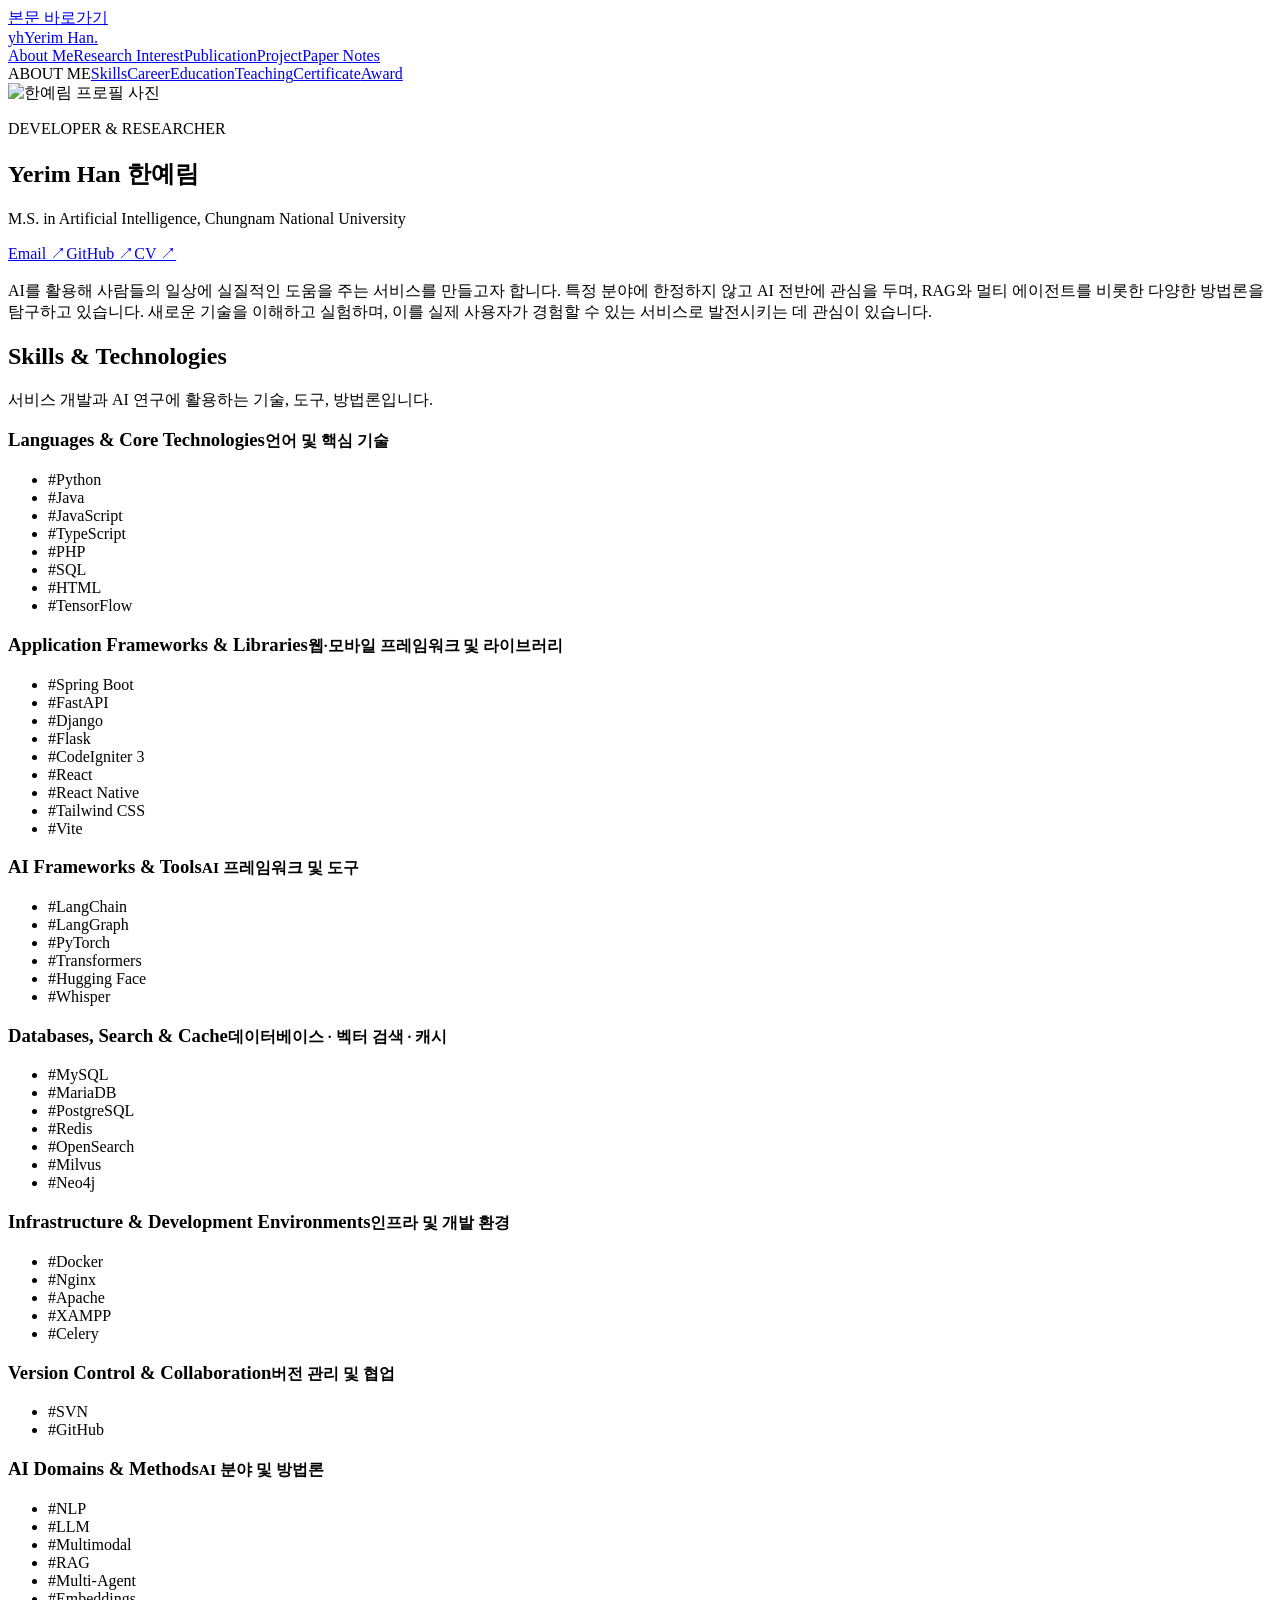
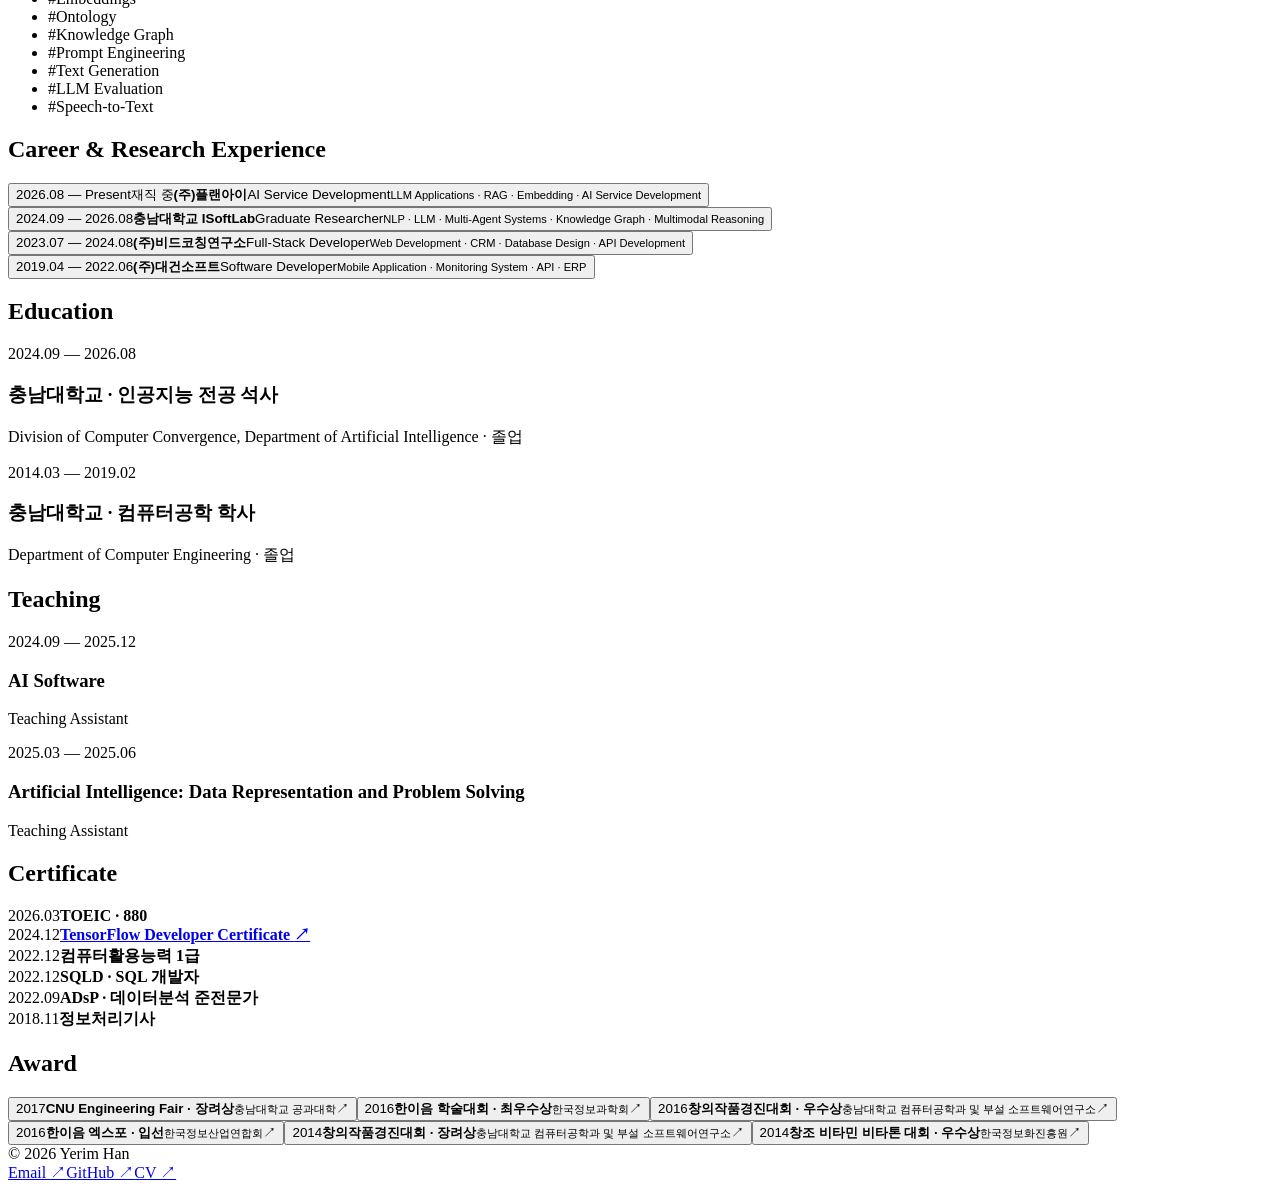
==== about.html @ 3e19d459 "Add files via upload" ====
<!doctype html><html lang="ko"><head><meta charset="utf-8"><meta name="viewport" content="width=device-width, initial-scale=1"><title>About Me — Yerim Han</title><meta name="description" content="한예림의 연구 관심 분야와 학력, 경력, 논문 소개"><link rel="stylesheet" href="assets/css/style.css?v=20261022-layout"><link rel="stylesheet" href="assets/css/design.css?v=20261022-layout"></head><body><a class="skip" href="#main">본문 바로가기</a><header><nav class="wrap nav" aria-label="주 메뉴"><a class="brand" href="index.html"><span class="brand-mark" aria-hidden="true">yh</span>Yerim Han<span>.</span></a><div class="nav-links"><a href="about.html" aria-current="page">About Me</a><a href="research.html" >Research Interest</a><a href="publication.html" >Publication</a><a href="project.html" >Project</a><a href="paper-notes.html">Paper Notes</a></div></nav></header><main id="main" class="wrap"><div class="about-layout"><aside class="toc" aria-label="이력 목차"><span class="eyebrow">ABOUT ME</span><a href="#skills">Skills</a><a href="#career">Career</a><a href="#education">Education</a><a href="#teaching">Teaching</a><a href="#certification">Certificate</a><a href="#awards">Award</a></aside><div><section class="profile"><img src="assets/images/profile/한예림.jpg" alt="한예림 프로필 사진" width="236" height="315"><div><p class="eyebrow">DEVELOPER & RESEARCHER</p><h1>Yerim Han <span>한예림</span></h1><p class="degree">M.S. in Artificial Intelligence, Chungnam National University</p><div class="profile-links"><a href="mailto:namu.rim2@gmail.com">Email ↗</a><a href="https://github.com/namurim" target="_blank" rel="noopener">GitHub ↗</a><a href="assets/documents/Han_YeRim_CV.pdf" target="_blank" rel="noopener">CV ↗</a></div><p class="bio">AI를 활용해 사람들의 일상에 실질적인 도움을 주는 서비스를 만들고자 합니다. 특정 분야에 한정하지 않고 AI 전반에 관심을 두며, RAG와 멀티 에이전트를 비롯한 다양한 방법론을 탐구하고 있습니다. 새로운 기술을 이해하고 실험하며, 이를 실제 사용자가 경험할 수 있는 서비스로 발전시키는 데 관심이 있습니다.</p></div></section><section id="skills" class="cv-section skills-section"><div class="section-head"><h2>Skills & Technologies</h2></div><p class="skills-intro">서비스 개발과 AI 연구에 활용하는 기술, 도구, 방법론입니다.</p><div class="skill-groups"><div class="skill-group"><h3>Languages &amp; Core Technologies<small>언어 및 핵심 기술</small></h3><ul class="hashtag-list" aria-label="Languages &amp; Core Technologies"><li>#Python</li><li>#Java</li><li>#JavaScript</li><li>#TypeScript</li><li>#PHP</li><li>#SQL</li><li>#HTML</li><li>#TensorFlow</li></ul></div><div class="skill-group"><h3>Application Frameworks &amp; Libraries<small>웹·모바일 프레임워크 및 라이브러리</small></h3><ul class="hashtag-list" aria-label="Application Frameworks &amp; Libraries"><li>#Spring Boot</li><li>#FastAPI</li><li>#Django</li><li>#Flask</li><li>#CodeIgniter 3</li><li>#React</li><li>#React Native</li><li>#Tailwind CSS</li><li>#Vite</li></ul></div><div class="skill-group"><h3>AI Frameworks &amp; Tools<small>AI 프레임워크 및 도구</small></h3><ul class="hashtag-list" aria-label="AI Frameworks &amp; Tools"><li>#LangChain</li><li>#LangGraph</li><li>#PyTorch</li><li>#Transformers</li><li>#Hugging Face</li><li>#Whisper</li></ul></div><div class="skill-group"><h3>Databases, Search &amp; Cache<small>데이터베이스 · 벡터 검색 · 캐시</small></h3><ul class="hashtag-list" aria-label="Databases, Search &amp; Cache"><li>#MySQL</li><li>#MariaDB</li><li>#PostgreSQL</li><li>#Redis</li><li>#OpenSearch</li><li>#Milvus</li><li>#Neo4j</li></ul></div><div class="skill-group"><h3>Infrastructure &amp; Development Environments<small>인프라 및 개발 환경</small></h3><ul class="hashtag-list" aria-label="Infrastructure &amp; Development Environments"><li>#Docker</li><li>#Nginx</li><li>#Apache</li><li>#XAMPP</li><li>#Celery</li></ul></div><div class="skill-group"><h3>Version Control &amp; Collaboration<small>버전 관리 및 협업</small></h3><ul class="hashtag-list" aria-label="Version Control &amp; Collaboration"><li>#SVN</li><li>#GitHub</li></ul></div><div class="skill-group"><h3>AI Domains &amp; Methods<small>AI 분야 및 방법론</small></h3><ul class="hashtag-list" aria-label="AI Domains &amp; Methods"><li>#NLP</li><li>#LLM</li><li>#Multimodal</li><li>#RAG</li><li>#Multi-Agent</li><li>#Embeddings</li><li>#Ontology</li><li>#Knowledge Graph</li><li>#Prompt Engineering</li><li>#Text Generation</li><li>#LLM Evaluation</li><li>#Speech-to-Text</li></ul></div></div></section><section id="career" class="cv-section"><h2>Career & Research Experience</h2><div class="career-accordion"><button type="button" class="career-open" data-dialog="career-modal-1" aria-haspopup="dialog"><span class="career-date">2026.08 — Present<span class="current-badge">재직 중</span></span><span class="career-overview"><strong>(주)플랜아이</strong><span>AI Service Development</span><small>LLM Applications · RAG · Embedding · AI Service Development</small></span></button><button type="button" class="career-open" data-dialog="career-modal-2" aria-haspopup="dialog"><span class="career-date">2024.09 — 2026.08</span><span class="career-overview"><strong>충남대학교 ISoftLab</strong><span>Graduate Researcher</span><small>NLP · LLM · Multi-Agent Systems · Knowledge Graph · Multimodal Reasoning</small></span></button><button type="button" class="career-open" data-dialog="career-modal-3" aria-haspopup="dialog"><span class="career-date">2023.07 — 2024.08</span><span class="career-overview"><strong>(주)비드코칭연구소</strong><span>Full-Stack Developer</span><small>Web Development · CRM · Database Design · API Development</small></span></button><button type="button" class="career-open" data-dialog="career-modal-4" aria-haspopup="dialog"><span class="career-date">2019.04 — 2022.06</span><span class="career-overview"><strong>(주)대건소프트</strong><span>Software Developer</span><small>Mobile Application · Monitoring System · API · ERP</small></span></button></div></section><section id="education" class="cv-section"><h2>Education</h2><article class="cv-row"><span class="date">2024.09 — 2026.08</span><div><h3>충남대학교 · 인공지능 전공 석사</h3><p>Division of Computer Convergence, Department of Artificial Intelligence · 졸업</p></div></article><article class="cv-row"><span class="date">2014.03 — 2019.02</span><div><h3>충남대학교 · 컴퓨터공학 학사</h3><p>Department of Computer Engineering · 졸업</p></div></article></section><section id="teaching" class="cv-section"><h2>Teaching</h2><article class="cv-row"><span class="date">2024.09 — 2025.12</span><div><h3>AI Software</h3><p>Teaching Assistant</p></div></article><article class="cv-row"><span class="date">2025.03 — 2025.06</span><div><h3>Artificial Intelligence: Data Representation and Problem Solving</h3><p>Teaching Assistant</p></div></article></section><section id="certification" class="cv-section"><h2>Certificate</h2><div class="record-list certificate-list"><div class="certificate-row"><span class="record-date">2026.03</span><strong>TOEIC · 880</strong></div><div class="certificate-row"><span class="record-date">2024.12</span><strong><a href="https://www.credential.net/255b8ca2-803d-4bb8-a7c1-291943a65d5f#gs.45kwd5" target="_blank" rel="noopener noreferrer">TensorFlow Developer Certificate <span aria-hidden="true">↗</span></a></strong></div><div class="certificate-row"><span class="record-date">2022.12</span><strong>컴퓨터활용능력 1급</strong></div><div class="certificate-row"><span class="record-date">2022.12</span><strong>SQLD · SQL 개발자</strong></div><div class="certificate-row"><span class="record-date">2022.09</span><strong>ADsP · 데이터분석 준전문가</strong></div><div class="certificate-row"><span class="record-date">2018.11</span><strong>정보처리기사</strong></div></div></section><section id="awards" class="cv-section"><h2>Award</h2><div class="record-list"><button type="button" class="record-open" data-dialog="award-modal-1" aria-haspopup="dialog"><span class="record-date">2017</span><span class="record-heading"><strong>CNU Engineering Fair · 장려상</strong><small>충남대학교 공과대학</small></span><span class="record-toggle" aria-hidden="true">↗</span></button><button type="button" class="record-open" data-dialog="award-modal-2" aria-haspopup="dialog"><span class="record-date">2016</span><span class="record-heading"><strong>한이음 학술대회 · 최우수상</strong><small>한국정보과학회</small></span><span class="record-toggle" aria-hidden="true">↗</span></button><button type="button" class="record-open" data-dialog="award-modal-3" aria-haspopup="dialog"><span class="record-date">2016</span><span class="record-heading"><strong>창의작품경진대회 · 우수상</strong><small>충남대학교 컴퓨터공학과 및 부설 소프트웨어연구소</small></span><span class="record-toggle" aria-hidden="true">↗</span></button><button type="button" class="record-open" data-dialog="award-modal-4" aria-haspopup="dialog"><span class="record-date">2016</span><span class="record-heading"><strong>한이음 엑스포 · 입선</strong><small>한국정보산업연합회</small></span><span class="record-toggle" aria-hidden="true">↗</span></button><button type="button" class="record-open" data-dialog="award-modal-6" aria-haspopup="dialog"><span class="record-date">2014</span><span class="record-heading"><strong>창의작품경진대회 · 장려상</strong><small>충남대학교 컴퓨터공학과 및 부설 소프트웨어연구소</small></span><span class="record-toggle" aria-hidden="true">↗</span></button><button type="button" class="record-open" data-dialog="award-modal-5" aria-haspopup="dialog"><span class="record-date">2014</span><span class="record-heading"><strong>창조 비타민 비타톤 대회 · 우수상</strong><small>한국정보화진흥원</small></span><span class="record-toggle" aria-hidden="true">↗</span></button></div></section></div></div></main><footer class="wrap"><span>© 2026 Yerim Han</span><div><a href="mailto:namu.rim2@gmail.com">Email ↗</a><a href="https://github.com/namurim" target="_blank" rel="noopener">GitHub ↗</a><a href="assets/documents/Han_YeRim_CV.pdf" target="_blank" rel="noopener">CV ↗</a></div></footer><dialog class="detail-modal" id="award-modal-1" aria-labelledby="award-modal-1-title"><div class="modal-top"><span class="eyebrow">PROJECT & AWARD / 2017</span><button class="modal-close" type="button" aria-label="팝업 닫기">×</button></div><div class="modal-content"><p class="modal-project-label">MORROW · 2017 CNU Engineering Fair</p><h2 id="award-modal-1-title">공용 세탁기 예약·관리 시스템</h2><p class="modal-summary">세탁기 모니터링에 예약·챗봇·알림 기능을 더한 모바일 서비스입니다.</p><div class="modal-award-name">CNU Engineering Fair · 장려상</div><figure class="modal-certificate"><a href="assets/images/awards/2017%EC%BA%A1%EC%8A%A4%ED%86%A4%EB%94%94%EC%9E%90%EC%9D%B8.jpg" target="_blank" rel="noopener"><img src="assets/images/awards/2017%EC%BA%A1%EC%8A%A4%ED%86%A4%EB%94%94%EC%9E%90%EC%9D%B8.jpg" alt="2017 CNU Engineering Fair 캡스톤디자인·졸업작품경진대회 상장" loading="lazy"></a><figcaption>2017 CNU Engineering Fair 캡스톤디자인·졸업작품경진대회 상장</figcaption></figure><div class="modal-explanation"><p>IoT 기반 공용 세탁기 모니터링 시스템을 고도화하여 세탁기 예약, 챗봇 및 알림 기능을 추가하고, 사용자가 세탁기 이용 현황을 확인하고 편리하게 이용할 수 있는 모바일 애플리케이션을 개발했습니다.</p></div><a class="text-link" href="assets/images/awards/2017%EC%BA%A1%EC%8A%A4%ED%86%A4%EB%94%94%EC%9E%90%EC%9D%B8.jpg" target="_blank" rel="noopener">원본 자료 보기 ↗</a></div></dialog><dialog class="detail-modal" id="award-modal-2" aria-labelledby="award-modal-2-title"><div class="modal-top"><span class="eyebrow">PROJECT & AWARD / 2016</span><button class="modal-close" type="button" aria-label="팝업 닫기">×</button></div><div class="modal-content"><p class="modal-project-label">2016 한이음 학술대회</p><h2 id="award-modal-2-title">IoT 스마트미터를 활용한 공용 세탁기 관리 시스템</h2><p class="modal-summary">기숙사 공용 세탁기의 상태를 분석해 사용 가능 여부와 예상 종료 시간을 제공했습니다.</p><div class="modal-award-name">한이음 학술대회 · 최우수상</div><figure class="modal-certificate"><a href="assets/images/awards/%ED%95%9C%EC%9D%B4%EC%9D%8C%20%EB%85%BC%EB%AC%B8%EB%8C%80%ED%9A%8C.pdf" target="_blank" rel="noopener"><img src="assets/images/awards/previews/haneium-academic.png" alt="2016 한이음 학술대회 최우수상 상장" loading="lazy"></a><figcaption>2016 한이음 학술대회 최우수상 상장</figcaption></figure><div class="modal-explanation"><p>IoT 센서를 활용하여 기숙사 공용 세탁기의 작동 상태를 수집·분석하고, 예상 종료 시간과 사용 가능 여부를 모바일 애플리케이션으로 제공하는 시스템을 개발했습니다. 해당 연구를 논문으로 작성·발표하여 최우수상을 수상했습니다.</p></div><a class="text-link" href="assets/images/awards/%ED%95%9C%EC%9D%B4%EC%9D%8C%20%EB%85%BC%EB%AC%B8%EB%8C%80%ED%9A%8C.pdf" target="_blank" rel="noopener">원본 자료 보기 ↗</a></div></dialog><dialog class="detail-modal" id="award-modal-3" aria-labelledby="award-modal-3-title"><div class="modal-top"><span class="eyebrow">PROJECT & AWARD / 2016</span><button class="modal-close" type="button" aria-label="팝업 닫기">×</button></div><div class="modal-content"><p class="modal-project-label">MORROW · 2016 창의작품경진대회</p><h2 id="award-modal-3-title">IoT 스마트미터를 활용한 공용 세탁기 관리 시스템</h2><p class="modal-summary">전류 센서와 모바일 앱을 연결해 공용 세탁기의 사용 현황을 확인할 수 있도록 만들었습니다.</p><div class="modal-award-name">창의작품경진대회 · 우수상</div><figure class="modal-certificate"><a href="assets/images/awards/2016%20%EC%B0%BD%EC%9D%98%EC%9E%91%ED%92%88%20%EA%B2%BD%EC%A7%84%EB%8C%80%ED%9A%8C.pdf" target="_blank" rel="noopener"><img src="assets/images/awards/%EC%B0%BD%EC%9D%98%EA%B2%BD%EC%A7%84%EB%8C%80%ED%9A%8C.png" alt="2016 창의작품경진대회 우수상 상장" loading="lazy"></a><figcaption>2016 창의작품경진대회 우수상 상장</figcaption></figure><div class="modal-explanation"><p>기숙사 공용 세탁기의 사용 현황을 확인하기 어려운 문제를 해결하기 위해, 전원부에 부착한 IoT 센서로 세탁기 작동 상태를 수집·분석하고 예상 종료 시간과 사용 가능 여부를 모바일 애플리케이션으로 제공하는 시스템을 개발했습니다.</p></div><a class="text-link" href="assets/images/awards/2016%20%EC%B0%BD%EC%9D%98%EC%9E%91%ED%92%88%20%EA%B2%BD%EC%A7%84%EB%8C%80%ED%9A%8C.pdf" target="_blank" rel="noopener">원본 자료 보기 ↗</a></div></dialog><dialog class="detail-modal" id="award-modal-4" aria-labelledby="award-modal-4-title"><div class="modal-top"><span class="eyebrow">PROJECT & AWARD / 2016</span><button class="modal-close" type="button" aria-label="팝업 닫기">×</button></div><div class="modal-content"><p class="modal-project-label">2016 한이음 공모전 · 엑스포</p><h2 id="award-modal-4-title">IoT 스마트미터를 활용한 공용 세탁기 관리 시스템</h2><p class="modal-summary">IoT 기반 공용 세탁기 관리 시스템으로 공모전에 입선하고 엑스포 전시 안내를 받았습니다.</p><div class="modal-award-name">한이음 엑스포 · 입선</div><figure class="modal-certificate"><a href="assets/images/awards/%5B%EA%B3%B5%EB%AC%B8%5D%ED%95%9C%EC%9D%B4%EC%9D%8C%20%EA%B3%B5%EB%AA%A8%EC%A0%84%202016%20%EC%9E%85%EC%84%A0%EC%95%88%EB%82%B4%20%EB%B0%8F%20%EC%A0%84%EC%8B%9C%ED%9A%8C%20%EC%B0%B8%EA%B0%80%20%EC%9A%94%EC%B2%AD_161117.pdf" target="_blank" rel="noopener"><img src="assets/images/awards/previews/haneium-expo.png" alt="한이음 공모전 2016 입선 안내 공문" loading="lazy"></a><figcaption>한이음 공모전 2016 입선 안내 공문</figcaption></figure><div class="modal-explanation"><p>한이음 공모전 2016 입선 내역 및 엑스포 전시 참가 안내 자료입니다.</p></div><a class="text-link" href="assets/images/awards/%5B%EA%B3%B5%EB%AC%B8%5D%ED%95%9C%EC%9D%B4%EC%9D%8C%20%EA%B3%B5%EB%AA%A8%EC%A0%84%202016%20%EC%9E%85%EC%84%A0%EC%95%88%EB%82%B4%20%EB%B0%8F%20%EC%A0%84%EC%8B%9C%ED%9A%8C%20%EC%B0%B8%EA%B0%80%20%EC%9A%94%EC%B2%AD_161117.pdf" target="_blank" rel="noopener">원본 자료 보기 ↗</a></div></dialog><dialog class="detail-modal" id="award-modal-5" aria-labelledby="award-modal-5-title"><div class="modal-top"><span class="eyebrow">PROJECT & AWARD / 2014</span><button class="modal-close" type="button" aria-label="팝업 닫기">×</button></div><div class="modal-content"><p class="modal-project-label">상장 기재명 · 2014 창조 비타민 비타톤</p><h2 id="award-modal-5-title">진로나라</h2><p class="modal-summary">신체의 움직임을 악기 소리로 연결하는 웨어러블 의류형 악기 아이디어입니다.</p><div class="modal-award-name">창조 비타민 비타톤 대회 · 우수상</div><figure class="modal-certificate"><a href="assets/images/awards/%EB%B9%84%ED%83%80%ED%86%A4.pdf" target="_blank" rel="noopener"><img src="assets/images/awards/previews/vitathon.png" alt="2014 창조 비타민 비타톤 대회 우수상 상장" loading="lazy"></a><figcaption>2014 창조 비타민 비타톤 대회 우수상 상장</figcaption></figure><div class="modal-explanation"><p>웨어러블 기술과 센서를 활용하여 신체 움직임에 따라 악기 소리를 구현할 수 있는 의류형 악기 아이디어를 제안했습니다.</p></div><a class="text-link" href="assets/images/awards/%EB%B9%84%ED%83%80%ED%86%A4.pdf" target="_blank" rel="noopener">원본 자료 보기 ↗</a></div></dialog><dialog class="detail-modal" id="award-modal-6" aria-labelledby="award-modal-6-title"><div class="modal-top"><span class="eyebrow">PROJECT & AWARD / 2014</span><button class="modal-close" type="button" aria-label="팝업 닫기">×</button></div><div class="modal-content"><p class="modal-project-label">송송 · 2014 창의작품경진대회</p><h2 id="award-modal-6-title">ShongShong</h2><p class="modal-summary">사용자의 탑승 위치와 시간 정보를 활용해 교내 버스의 예상 도착 시간을 제공하는 모바일 앱입니다.</p><div class="modal-award-name">창의작품경진대회 · 장려상</div><figure class="modal-certificate"><a href="assets/images/awards/2014%EC%B0%BD%EC%9D%98%EC%9E%91%ED%92%88%EA%B2%BD%EC%A7%84%EB%8C%80%ED%9A%8C.jpg" target="_blank" rel="noopener"><img src="assets/images/awards/2014%EC%B0%BD%EC%9D%98%EC%9E%91%ED%92%88%EA%B2%BD%EC%A7%84%EB%8C%80%ED%9A%8C.jpg" alt="2014 창의작품경진대회 장려상 상장" loading="lazy"></a><figcaption>2014 창의작품경진대회 장려상 상장</figcaption></figure><div class="modal-explanation"><p>교내 버스의 운행 정보를 확인하기 어려운 문제를 해결하기 위해, 사용자가 등록한 버스 탑승 위치와 시간 데이터를 수집·분석하여 정류장별 예상 도착 시간을 제공하는 모바일 애플리케이션을 개발했습니다.</p></div><a class="text-link" href="assets/images/awards/2014%EC%B0%BD%EC%9D%98%EC%9E%91%ED%92%88%EA%B2%BD%EC%A7%84%EB%8C%80%ED%9A%8C.jpg" target="_blank" rel="noopener">원본 자료 보기 ↗</a></div></dialog><script src="assets/js/dialogs.js" defer></script><dialog class="detail-modal career-modal" id="career-modal-1" aria-labelledby="career-modal-1-title"><div class="modal-top"><span class="eyebrow">CAREER & RESEARCH EXPERIENCE</span><button type="button" class="modal-close" aria-label="팝업 닫기">×</button></div><div class="modal-content"><div class="career-pending-image" data-company-image><div class="career-image-placeholder" role="img" aria-label="(주)플랜아이 대표 이미지 영역"><span aria-hidden="true">↗</span><strong>(주)플랜아이</strong><small>대표 이미지 영역</small></div><figure class="career-hero-image company-hero" hidden><a href="assets/images/career/Plani.png" target="_blank" rel="noopener" aria-label="(주)플랜아이 경력 이미지 원본 보기"><img data-company-src="assets/images/career/Plani.png" alt="(주)플랜아이 경력 대표 이미지"></a></figure></div><h2 id="career-modal-1-title">(주)플랜아이</h2><p class="career-modal-role">AI Service Development <span>|</span> 2026.08 — Present</p><p class="career-modal-description">LLM 및 검색 기술을 활용한 AI 서비스 개발과 데이터 처리 파이프라인 구축 업무를 수행하고 있습니다.</p><h3 class="career-contribution-heading">Key Contributions</h3><ul class="career-contributions"><li>LLM 입출력 가드레일 및 응답 제어 기능 개발</li><li>RAG 기반 문서 검색 및 보고서 생성 서비스 개발</li><li>문서 임베딩 및 검색 파이프라인 개발·운영</li><li>회상 기반 인지저하 조기 선별 지원 서비스의 AI 기술 적용 가능성 검토 및 시제품 개발</li></ul><div class="career-focus"><span>Focus</span><ul class="hashtag-list"><li>LLM Applications</li><li>RAG</li><li>Embedding</li><li>AI Service Development</li></ul></div></div></dialog><dialog class="detail-modal career-modal" id="career-modal-2" aria-labelledby="career-modal-2-title"><div class="modal-top"><span class="eyebrow">CAREER & RESEARCH EXPERIENCE</span><button type="button" class="modal-close" aria-label="팝업 닫기">×</button></div><div class="modal-content"><figure class="career-hero-image cnu-hero"><a href="assets/images/career/CNU.png" target="_blank" rel="noopener" aria-label="충남대학교 ISoftLab 경력 이미지 원본 보기"><img src="assets/images/career/CNU.png" alt="충남대학교 ISoftLab 연구 경험 소개 이미지" loading="lazy"></a></figure><h2 id="career-modal-2-title">충남대학교 ISoftLab</h2><p class="career-modal-role">Graduate Researcher <span>|</span> 2024.09 — 2026.08</p><p class="career-modal-description">자연어처리와 대규모 언어 모델을 중심으로, 언어 생성과 추론 과정에 영향을 미치는 요인을 분석하고 AI 모델의 성능을 개선하기 위한 방법을 연구했습니다.</p><h3 class="career-contribution-heading">Key Research</h3><ul class="career-contributions"><li>학습자 수준에 적합한 언어 생성을 위한 멀티 에이전트 프레임워크 연구</li><li>언어적 표현 변화가 LLM의 추론 성능에 미치는 영향 분석</li><li>지식그래프 기반 학술 정보 검색 및 관계 중심 정보 활용 연구</li><li>교육용 문장의 시각적 표현 가능성 평가 및 멀티모달 콘텐츠 생성 적합성 분석</li></ul><div class="career-focus"><span>Focus</span><ul class="hashtag-list"><li>NLP</li><li>LLM</li><li>Multi-Agent Systems</li><li>Knowledge Graph</li><li>Multimodal Reasoning</li></ul></div></div></dialog><dialog class="detail-modal career-modal" id="career-modal-3" aria-labelledby="career-modal-3-title"><div class="modal-top"><span class="eyebrow">CAREER & RESEARCH EXPERIENCE</span><button type="button" class="modal-close" aria-label="팝업 닫기">×</button></div><div class="modal-content"><div class="career-pending-image" data-company-image><div class="career-image-placeholder" role="img" aria-label="(주)비드코칭연구소 대표 이미지 영역"><span aria-hidden="true">↗</span><strong>(주)비드코칭연구소</strong><small>대표 이미지 영역</small></div><figure class="career-hero-image company-hero" hidden><a href="assets/images/career/Bidcoaching.png" target="_blank" rel="noopener" aria-label="(주)비드코칭연구소 경력 이미지 원본 보기"><img data-company-src="assets/images/career/Bidcoaching.png" alt="(주)비드코칭연구소 경력 대표 이미지"></a></figure></div><h2 id="career-modal-3-title">(주)비드코칭연구소</h2><p class="career-modal-role">Full-Stack Developer <span>|</span> 2023.07 — 2024.08</p><p class="career-modal-description">사내 CRM 구축부터 컨설팅 웹 서비스 개발 및 유지보수, API 개발과 데이터 수집 기능 구현까지 다양한 웹 개발 업무를 수행했습니다. 사용자 요구사항 분석, 데이터베이스 설계, 백엔드 및 프론트엔드 개발, 테스트와 배포 등 서비스 개발 전반에 참여했습니다.</p><h3 class="career-contribution-heading">Key Contributions</h3><ul class="career-contributions"><li>고객 정보, 영업 이력 및 계약 정보를 통합 관리하는 사내 CRM 시스템 개발</li><li>컨설팅 웹 서비스 및 관련 기능 개발·유지보수</li><li>외부 정보 수집 및 데이터 관리 기능 개발</li><li>서비스 연동을 위한 API 및 데이터베이스 설계·구현</li></ul><div class="career-focus"><span>Focus</span><ul class="hashtag-list"><li>Web Development</li><li>CRM</li><li>Database Design</li><li>API Development</li></ul></div></div></dialog><dialog class="detail-modal career-modal" id="career-modal-4" aria-labelledby="career-modal-4-title"><div class="modal-top"><span class="eyebrow">CAREER & RESEARCH EXPERIENCE</span><button type="button" class="modal-close" aria-label="팝업 닫기">×</button></div><div class="modal-content"><figure class="career-hero-image daegun-hero"><a href="assets/images/career/Daegunsoft.png" target="_blank" rel="noopener" aria-label="대건소프트 경력 이미지 원본 보기"><img src="assets/images/career/Daegunsoft.png" alt="태양광 발전 모니터링 웹 서비스의 주요 기능을 모바일 앱으로 제공하는 구성 이미지" loading="lazy"></a></figure><h2 id="career-modal-4-title">(주)대건소프트</h2><p class="career-modal-role">Software Developer <span>|</span> 2019.04 — 2022.06</p><p class="career-modal-description">태양광 발전 설비의 운영 정보를 확인할 수 있는 모니터링 서비스와 모바일 애플리케이션의 개발 및 유지보수 업무를 수행했습니다.</p><h3 class="career-contribution-heading">Key Contributions</h3><ul class="career-contributions"><li>기존 Helios 태양광 모니터링 서비스 개발 및 유지보수</li><li>모바일 애플리케이션 기능 개발 및 유지보수 (누적 다운로드 500+)</li><li>데이터 조회 및 서비스 연동을 위한 API 개발</li><li>ERP 관련 기능 개발 및 운영 지원</li></ul><div class="career-focus"><span>Focus</span><ul class="hashtag-list"><li>Mobile Application</li><li>Monitoring System</li><li>API</li><li>ERP</li></ul></div></div></dialog><script src="assets/js/company-images.js" defer></script></body></html>
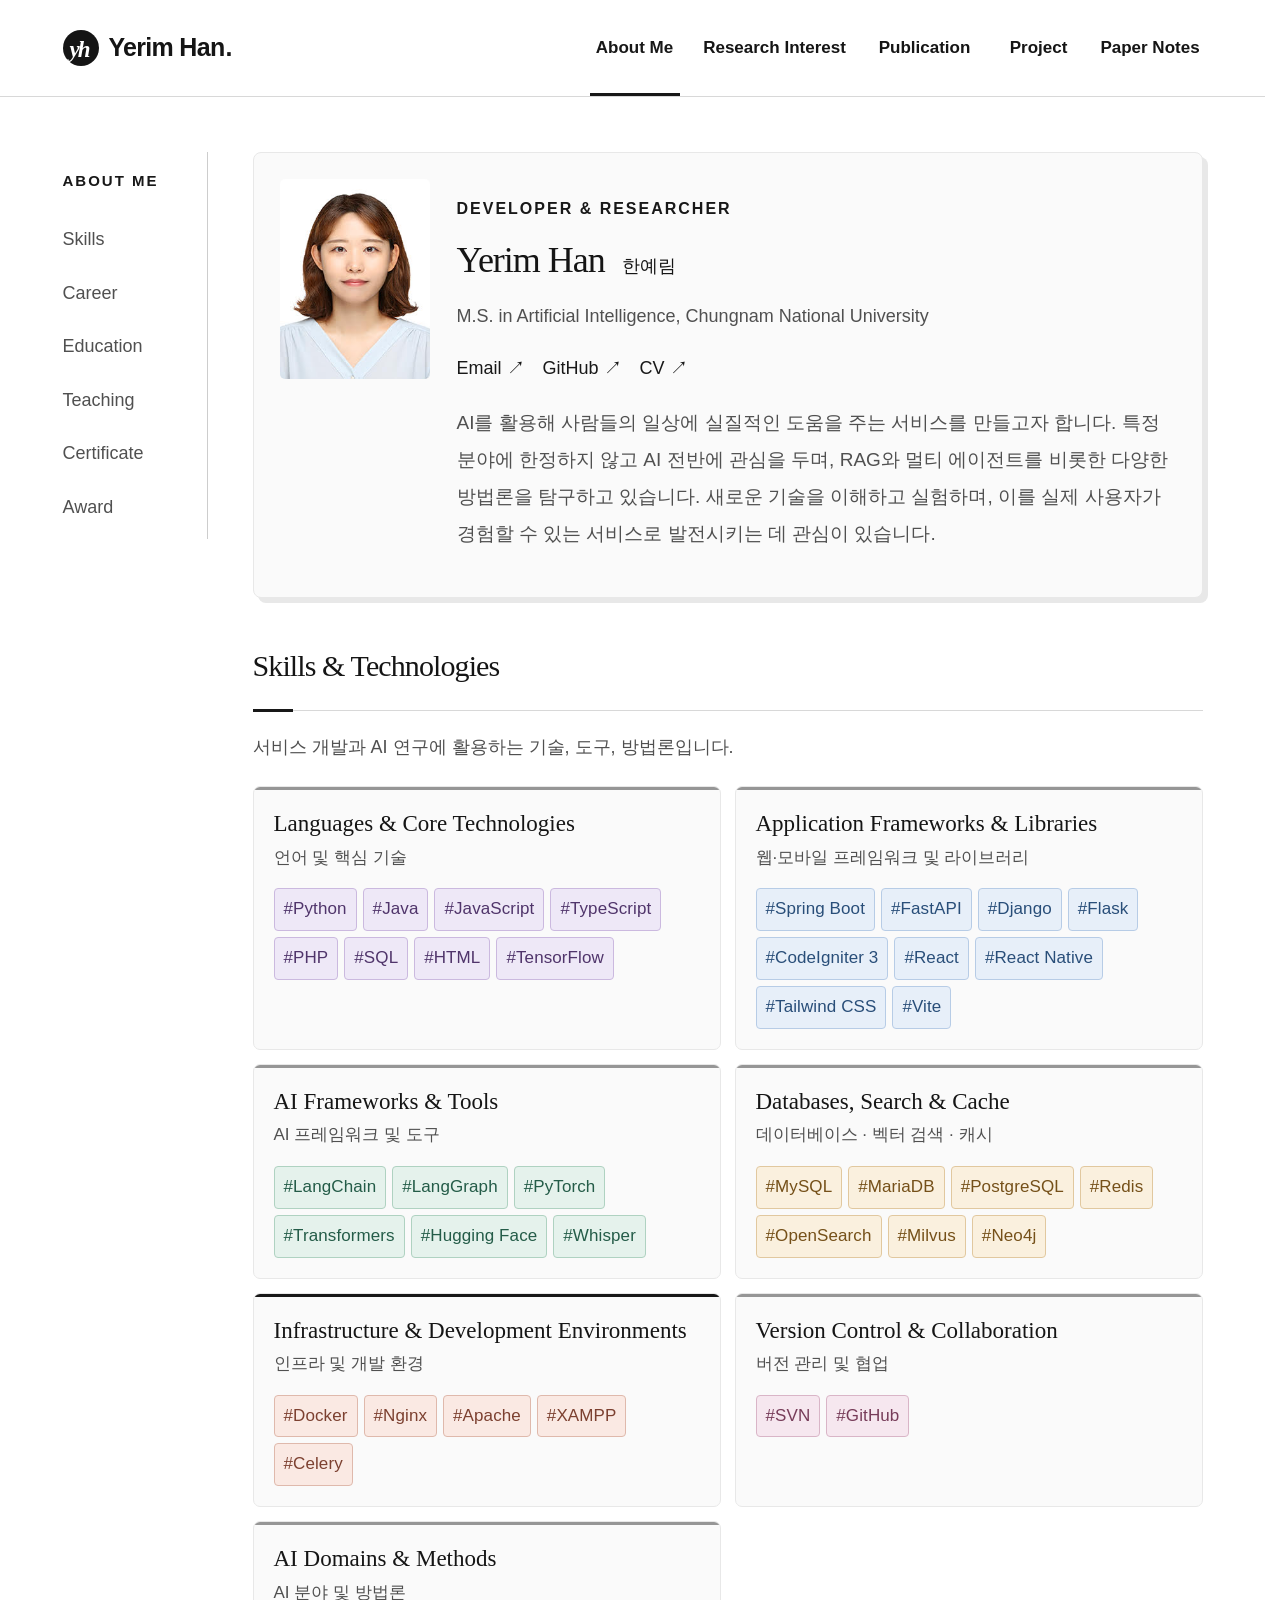
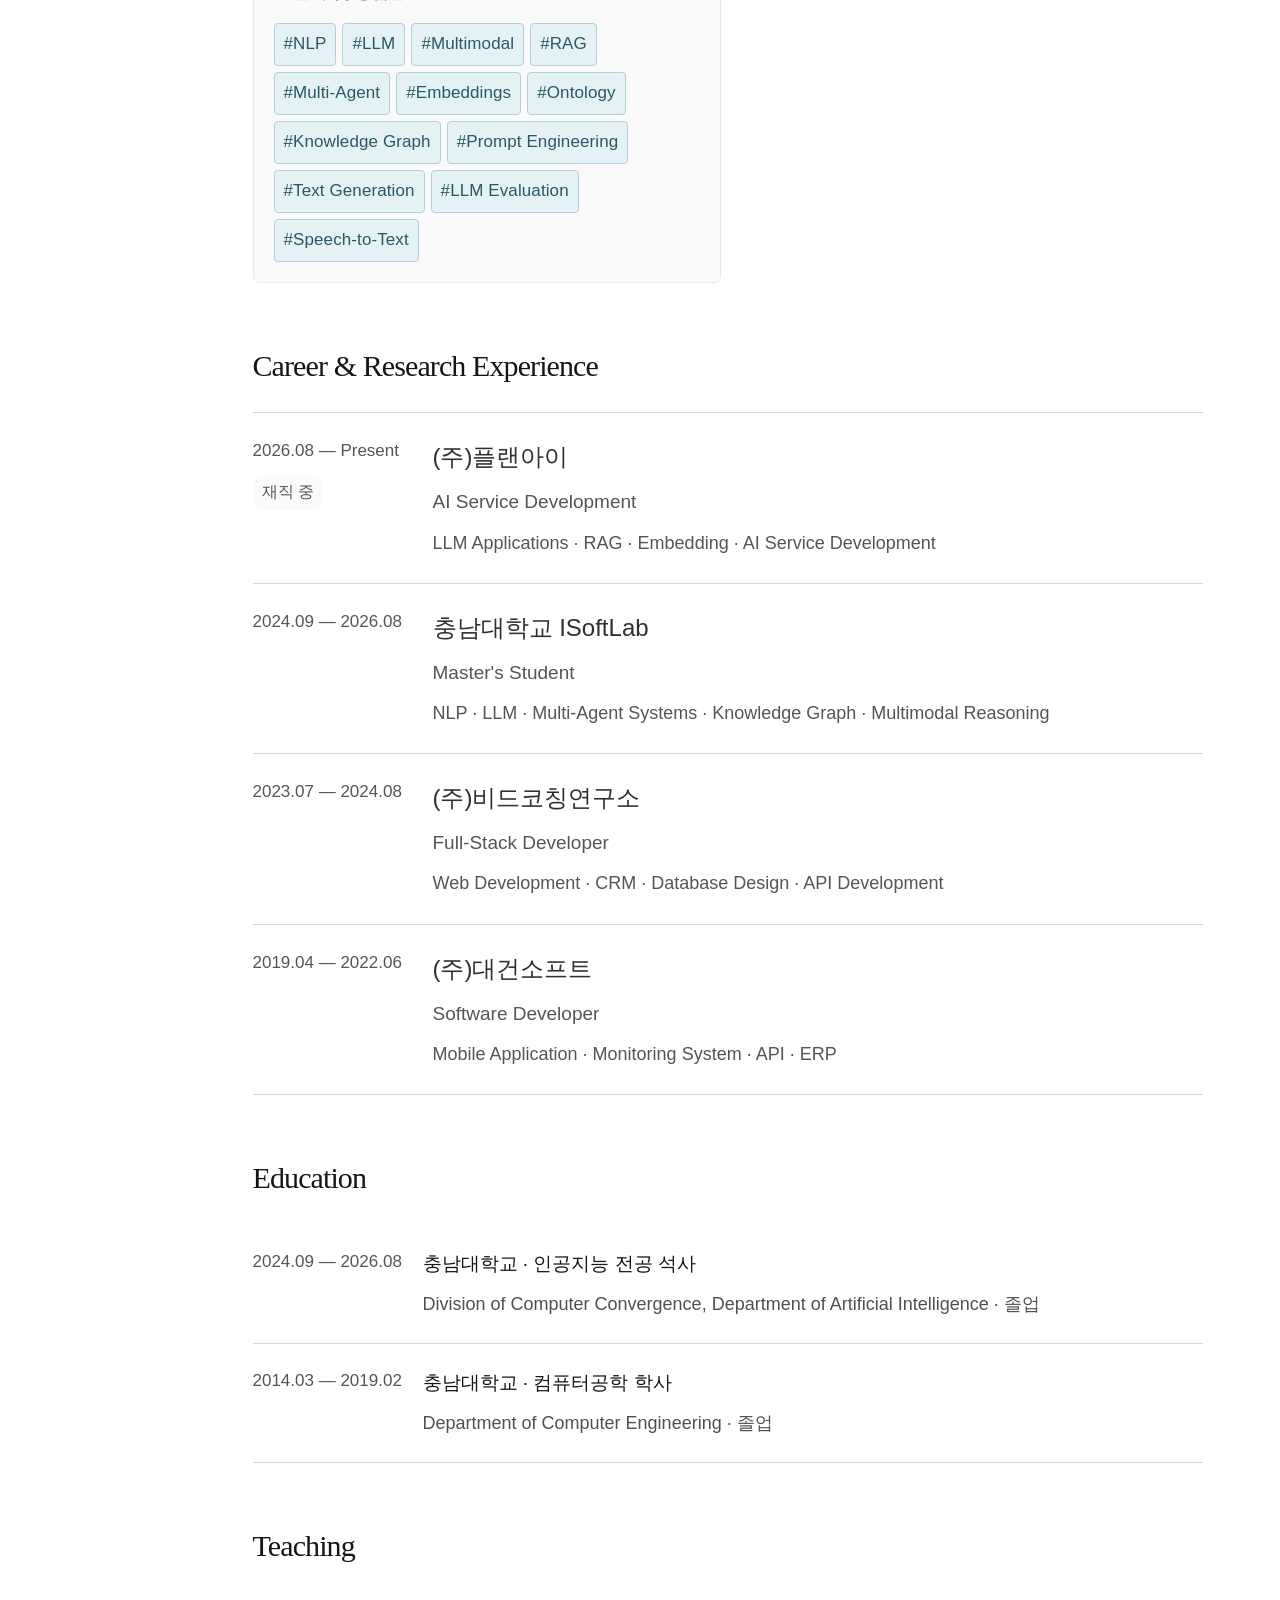
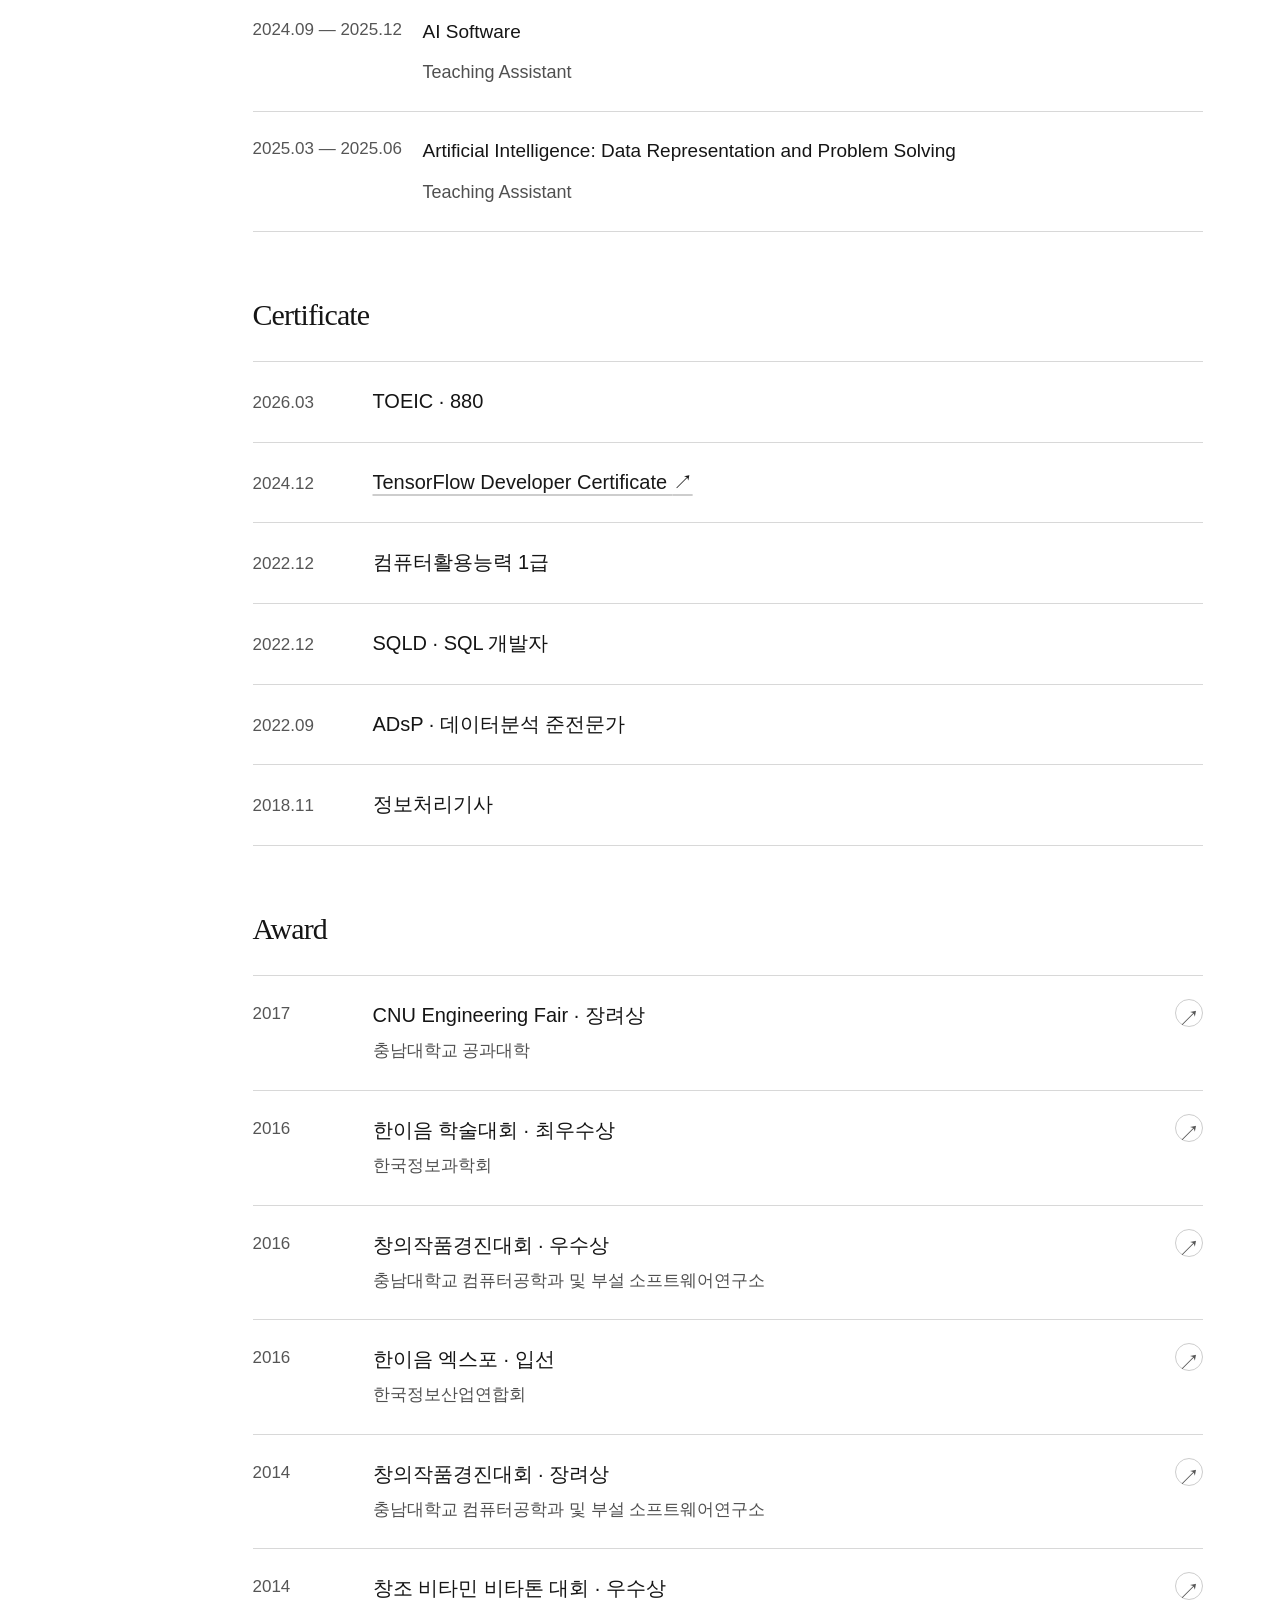
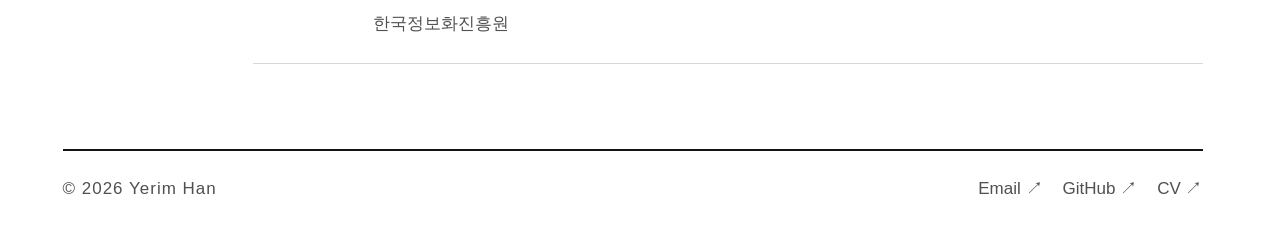
==== commit 29edf484: "Update about.html" ====
--- a/about.html
+++ b/about.html
@@ -1 +1 @@
-<!doctype html><html lang="ko"><head><meta charset="utf-8"><meta name="viewport" content="width=device-width, initial-scale=1"><title>About Me — Yerim Han</title><meta name="description" content="한예림의 연구 관심 분야와 학력, 경력, 논문 소개"><link rel="stylesheet" href="assets/css/style.css?v=20261022-layout"><link rel="stylesheet" href="assets/css/design.css?v=20261022-layout"></head><body><a class="skip" href="#main">본문 바로가기</a><header><nav class="wrap nav" aria-label="주 메뉴"><a class="brand" href="index.html"><span class="brand-mark" aria-hidden="true">yh</span>Yerim Han<span>.</span></a><div class="nav-links"><a href="about.html" aria-current="page">About Me</a><a href="research.html" >Research Interest</a><a href="publication.html" >Publication</a><a href="project.html" >Project</a><a href="paper-notes.html">Paper Notes</a></div></nav></header><main id="main" class="wrap"><div class="about-layout"><aside class="toc" aria-label="이력 목차"><span class="eyebrow">ABOUT ME</span><a href="#skills">Skills</a><a href="#career">Career</a><a href="#education">Education</a><a href="#teaching">Teaching</a><a href="#certification">Certificate</a><a href="#awards">Award</a></aside><div><section class="profile"><img src="assets/images/profile/한예림.jpg" alt="한예림 프로필 사진" width="236" height="315"><div><p class="eyebrow">DEVELOPER & RESEARCHER</p><h1>Yerim Han <span>한예림</span></h1><p class="degree">M.S. in Artificial Intelligence, Chungnam National University</p><div class="profile-links"><a href="mailto:namu.rim2@gmail.com">Email ↗</a><a href="https://github.com/namurim" target="_blank" rel="noopener">GitHub ↗</a><a href="assets/documents/Han_YeRim_CV.pdf" target="_blank" rel="noopener">CV ↗</a></div><p class="bio">AI를 활용해 사람들의 일상에 실질적인 도움을 주는 서비스를 만들고자 합니다. 특정 분야에 한정하지 않고 AI 전반에 관심을 두며, RAG와 멀티 에이전트를 비롯한 다양한 방법론을 탐구하고 있습니다. 새로운 기술을 이해하고 실험하며, 이를 실제 사용자가 경험할 수 있는 서비스로 발전시키는 데 관심이 있습니다.</p></div></section><section id="skills" class="cv-section skills-section"><div class="section-head"><h2>Skills & Technologies</h2></div><p class="skills-intro">서비스 개발과 AI 연구에 활용하는 기술, 도구, 방법론입니다.</p><div class="skill-groups"><div class="skill-group"><h3>Languages &amp; Core Technologies<small>언어 및 핵심 기술</small></h3><ul class="hashtag-list" aria-label="Languages &amp; Core Technologies"><li>#Python</li><li>#Java</li><li>#JavaScript</li><li>#TypeScript</li><li>#PHP</li><li>#SQL</li><li>#HTML</li><li>#TensorFlow</li></ul></div><div class="skill-group"><h3>Application Frameworks &amp; Libraries<small>웹·모바일 프레임워크 및 라이브러리</small></h3><ul class="hashtag-list" aria-label="Application Frameworks &amp; Libraries"><li>#Spring Boot</li><li>#FastAPI</li><li>#Django</li><li>#Flask</li><li>#CodeIgniter 3</li><li>#React</li><li>#React Native</li><li>#Tailwind CSS</li><li>#Vite</li></ul></div><div class="skill-group"><h3>AI Frameworks &amp; Tools<small>AI 프레임워크 및 도구</small></h3><ul class="hashtag-list" aria-label="AI Frameworks &amp; Tools"><li>#LangChain</li><li>#LangGraph</li><li>#PyTorch</li><li>#Transformers</li><li>#Hugging Face</li><li>#Whisper</li></ul></div><div class="skill-group"><h3>Databases, Search &amp; Cache<small>데이터베이스 · 벡터 검색 · 캐시</small></h3><ul class="hashtag-list" aria-label="Databases, Search &amp; Cache"><li>#MySQL</li><li>#MariaDB</li><li>#PostgreSQL</li><li>#Redis</li><li>#OpenSearch</li><li>#Milvus</li><li>#Neo4j</li></ul></div><div class="skill-group"><h3>Infrastructure &amp; Development Environments<small>인프라 및 개발 환경</small></h3><ul class="hashtag-list" aria-label="Infrastructure &amp; Development Environments"><li>#Docker</li><li>#Nginx</li><li>#Apache</li><li>#XAMPP</li><li>#Celery</li></ul></div><div class="skill-group"><h3>Version Control &amp; Collaboration<small>버전 관리 및 협업</small></h3><ul class="hashtag-list" aria-label="Version Control &amp; Collaboration"><li>#SVN</li><li>#GitHub</li></ul></div><div class="skill-group"><h3>AI Domains &amp; Methods<small>AI 분야 및 방법론</small></h3><ul class="hashtag-list" aria-label="AI Domains &amp; Methods"><li>#NLP</li><li>#LLM</li><li>#Multimodal</li><li>#RAG</li><li>#Multi-Agent</li><li>#Embeddings</li><li>#Ontology</li><li>#Knowledge Graph</li><li>#Prompt Engineering</li><li>#Text Generation</li><li>#LLM Evaluation</li><li>#Speech-to-Text</li></ul></div></div></section><section id="career" class="cv-section"><h2>Career & Research Experience</h2><div class="career-accordion"><button type="button" class="career-open" data-dialog="career-modal-1" aria-haspopup="dialog"><span class="career-date">2026.08 — Present<span class="current-badge">재직 중</span></span><span class="career-overview"><strong>(주)플랜아이</strong><span>AI Service Development</span><small>LLM Applications · RAG · Embedding · AI Service Development</small></span></button><button type="button" class="career-open" data-dialog="career-modal-2" aria-haspopup="dialog"><span class="career-date">2024.09 — 2026.08</span><span class="career-overview"><strong>충남대학교 ISoftLab</strong><span>Graduate Researcher</span><small>NLP · LLM · Multi-Agent Systems · Knowledge Graph · Multimodal Reasoning</small></span></button><button type="button" class="career-open" data-dialog="career-modal-3" aria-haspopup="dialog"><span class="career-date">2023.07 — 2024.08</span><span class="career-overview"><strong>(주)비드코칭연구소</strong><span>Full-Stack Developer</span><small>Web Development · CRM · Database Design · API Development</small></span></button><button type="button" class="career-open" data-dialog="career-modal-4" aria-haspopup="dialog"><span class="career-date">2019.04 — 2022.06</span><span class="career-overview"><strong>(주)대건소프트</strong><span>Software Developer</span><small>Mobile Application · Monitoring System · API · ERP</small></span></button></div></section><section id="education" class="cv-section"><h2>Education</h2><article class="cv-row"><span class="date">2024.09 — 2026.08</span><div><h3>충남대학교 · 인공지능 전공 석사</h3><p>Division of Computer Convergence, Department of Artificial Intelligence · 졸업</p></div></article><article class="cv-row"><span class="date">2014.03 — 2019.02</span><div><h3>충남대학교 · 컴퓨터공학 학사</h3><p>Department of Computer Engineering · 졸업</p></div></article></section><section id="teaching" class="cv-section"><h2>Teaching</h2><article class="cv-row"><span class="date">2024.09 — 2025.12</span><div><h3>AI Software</h3><p>Teaching Assistant</p></div></article><article class="cv-row"><span class="date">2025.03 — 2025.06</span><div><h3>Artificial Intelligence: Data Representation and Problem Solving</h3><p>Teaching Assistant</p></div></article></section><section id="certification" class="cv-section"><h2>Certificate</h2><div class="record-list certificate-list"><div class="certificate-row"><span class="record-date">2026.03</span><strong>TOEIC · 880</strong></div><div class="certificate-row"><span class="record-date">2024.12</span><strong><a href="https://www.credential.net/255b8ca2-803d-4bb8-a7c1-291943a65d5f#gs.45kwd5" target="_blank" rel="noopener noreferrer">TensorFlow Developer Certificate <span aria-hidden="true">↗</span></a></strong></div><div class="certificate-row"><span class="record-date">2022.12</span><strong>컴퓨터활용능력 1급</strong></div><div class="certificate-row"><span class="record-date">2022.12</span><strong>SQLD · SQL 개발자</strong></div><div class="certificate-row"><span class="record-date">2022.09</span><strong>ADsP · 데이터분석 준전문가</strong></div><div class="certificate-row"><span class="record-date">2018.11</span><strong>정보처리기사</strong></div></div></section><section id="awards" class="cv-section"><h2>Award</h2><div class="record-list"><button type="button" class="record-open" data-dialog="award-modal-1" aria-haspopup="dialog"><span class="record-date">2017</span><span class="record-heading"><strong>CNU Engineering Fair · 장려상</strong><small>충남대학교 공과대학</small></span><span class="record-toggle" aria-hidden="true">↗</span></button><button type="button" class="record-open" data-dialog="award-modal-2" aria-haspopup="dialog"><span class="record-date">2016</span><span class="record-heading"><strong>한이음 학술대회 · 최우수상</strong><small>한국정보과학회</small></span><span class="record-toggle" aria-hidden="true">↗</span></button><button type="button" class="record-open" data-dialog="award-modal-3" aria-haspopup="dialog"><span class="record-date">2016</span><span class="record-heading"><strong>창의작품경진대회 · 우수상</strong><small>충남대학교 컴퓨터공학과 및 부설 소프트웨어연구소</small></span><span class="record-toggle" aria-hidden="true">↗</span></button><button type="button" class="record-open" data-dialog="award-modal-4" aria-haspopup="dialog"><span class="record-date">2016</span><span class="record-heading"><strong>한이음 엑스포 · 입선</strong><small>한국정보산업연합회</small></span><span class="record-toggle" aria-hidden="true">↗</span></button><button type="button" class="record-open" data-dialog="award-modal-6" aria-haspopup="dialog"><span class="record-date">2014</span><span class="record-heading"><strong>창의작품경진대회 · 장려상</strong><small>충남대학교 컴퓨터공학과 및 부설 소프트웨어연구소</small></span><span class="record-toggle" aria-hidden="true">↗</span></button><button type="button" class="record-open" data-dialog="award-modal-5" aria-haspopup="dialog"><span class="record-date">2014</span><span class="record-heading"><strong>창조 비타민 비타톤 대회 · 우수상</strong><small>한국정보화진흥원</small></span><span class="record-toggle" aria-hidden="true">↗</span></button></div></section></div></div></main><footer class="wrap"><span>© 2026 Yerim Han</span><div><a href="mailto:namu.rim2@gmail.com">Email ↗</a><a href="https://github.com/namurim" target="_blank" rel="noopener">GitHub ↗</a><a href="assets/documents/Han_YeRim_CV.pdf" target="_blank" rel="noopener">CV ↗</a></div></footer><dialog class="detail-modal" id="award-modal-1" aria-labelledby="award-modal-1-title"><div class="modal-top"><span class="eyebrow">PROJECT & AWARD / 2017</span><button class="modal-close" type="button" aria-label="팝업 닫기">×</button></div><div class="modal-content"><p class="modal-project-label">MORROW · 2017 CNU Engineering Fair</p><h2 id="award-modal-1-title">공용 세탁기 예약·관리 시스템</h2><p class="modal-summary">세탁기 모니터링에 예약·챗봇·알림 기능을 더한 모바일 서비스입니다.</p><div class="modal-award-name">CNU Engineering Fair · 장려상</div><figure class="modal-certificate"><a href="assets/images/awards/2017%EC%BA%A1%EC%8A%A4%ED%86%A4%EB%94%94%EC%9E%90%EC%9D%B8.jpg" target="_blank" rel="noopener"><img src="assets/images/awards/2017%EC%BA%A1%EC%8A%A4%ED%86%A4%EB%94%94%EC%9E%90%EC%9D%B8.jpg" alt="2017 CNU Engineering Fair 캡스톤디자인·졸업작품경진대회 상장" loading="lazy"></a><figcaption>2017 CNU Engineering Fair 캡스톤디자인·졸업작품경진대회 상장</figcaption></figure><div class="modal-explanation"><p>IoT 기반 공용 세탁기 모니터링 시스템을 고도화하여 세탁기 예약, 챗봇 및 알림 기능을 추가하고, 사용자가 세탁기 이용 현황을 확인하고 편리하게 이용할 수 있는 모바일 애플리케이션을 개발했습니다.</p></div><a class="text-link" href="assets/images/awards/2017%EC%BA%A1%EC%8A%A4%ED%86%A4%EB%94%94%EC%9E%90%EC%9D%B8.jpg" target="_blank" rel="noopener">원본 자료 보기 ↗</a></div></dialog><dialog class="detail-modal" id="award-modal-2" aria-labelledby="award-modal-2-title"><div class="modal-top"><span class="eyebrow">PROJECT & AWARD / 2016</span><button class="modal-close" type="button" aria-label="팝업 닫기">×</button></div><div class="modal-content"><p class="modal-project-label">2016 한이음 학술대회</p><h2 id="award-modal-2-title">IoT 스마트미터를 활용한 공용 세탁기 관리 시스템</h2><p class="modal-summary">기숙사 공용 세탁기의 상태를 분석해 사용 가능 여부와 예상 종료 시간을 제공했습니다.</p><div class="modal-award-name">한이음 학술대회 · 최우수상</div><figure class="modal-certificate"><a href="assets/images/awards/%ED%95%9C%EC%9D%B4%EC%9D%8C%20%EB%85%BC%EB%AC%B8%EB%8C%80%ED%9A%8C.pdf" target="_blank" rel="noopener"><img src="assets/images/awards/previews/haneium-academic.png" alt="2016 한이음 학술대회 최우수상 상장" loading="lazy"></a><figcaption>2016 한이음 학술대회 최우수상 상장</figcaption></figure><div class="modal-explanation"><p>IoT 센서를 활용하여 기숙사 공용 세탁기의 작동 상태를 수집·분석하고, 예상 종료 시간과 사용 가능 여부를 모바일 애플리케이션으로 제공하는 시스템을 개발했습니다. 해당 연구를 논문으로 작성·발표하여 최우수상을 수상했습니다.</p></div><a class="text-link" href="assets/images/awards/%ED%95%9C%EC%9D%B4%EC%9D%8C%20%EB%85%BC%EB%AC%B8%EB%8C%80%ED%9A%8C.pdf" target="_blank" rel="noopener">원본 자료 보기 ↗</a></div></dialog><dialog class="detail-modal" id="award-modal-3" aria-labelledby="award-modal-3-title"><div class="modal-top"><span class="eyebrow">PROJECT & AWARD / 2016</span><button class="modal-close" type="button" aria-label="팝업 닫기">×</button></div><div class="modal-content"><p class="modal-project-label">MORROW · 2016 창의작품경진대회</p><h2 id="award-modal-3-title">IoT 스마트미터를 활용한 공용 세탁기 관리 시스템</h2><p class="modal-summary">전류 센서와 모바일 앱을 연결해 공용 세탁기의 사용 현황을 확인할 수 있도록 만들었습니다.</p><div class="modal-award-name">창의작품경진대회 · 우수상</div><figure class="modal-certificate"><a href="assets/images/awards/2016%20%EC%B0%BD%EC%9D%98%EC%9E%91%ED%92%88%20%EA%B2%BD%EC%A7%84%EB%8C%80%ED%9A%8C.pdf" target="_blank" rel="noopener"><img src="assets/images/awards/%EC%B0%BD%EC%9D%98%EA%B2%BD%EC%A7%84%EB%8C%80%ED%9A%8C.png" alt="2016 창의작품경진대회 우수상 상장" loading="lazy"></a><figcaption>2016 창의작품경진대회 우수상 상장</figcaption></figure><div class="modal-explanation"><p>기숙사 공용 세탁기의 사용 현황을 확인하기 어려운 문제를 해결하기 위해, 전원부에 부착한 IoT 센서로 세탁기 작동 상태를 수집·분석하고 예상 종료 시간과 사용 가능 여부를 모바일 애플리케이션으로 제공하는 시스템을 개발했습니다.</p></div><a class="text-link" href="assets/images/awards/2016%20%EC%B0%BD%EC%9D%98%EC%9E%91%ED%92%88%20%EA%B2%BD%EC%A7%84%EB%8C%80%ED%9A%8C.pdf" target="_blank" rel="noopener">원본 자료 보기 ↗</a></div></dialog><dialog class="detail-modal" id="award-modal-4" aria-labelledby="award-modal-4-title"><div class="modal-top"><span class="eyebrow">PROJECT & AWARD / 2016</span><button class="modal-close" type="button" aria-label="팝업 닫기">×</button></div><div class="modal-content"><p class="modal-project-label">2016 한이음 공모전 · 엑스포</p><h2 id="award-modal-4-title">IoT 스마트미터를 활용한 공용 세탁기 관리 시스템</h2><p class="modal-summary">IoT 기반 공용 세탁기 관리 시스템으로 공모전에 입선하고 엑스포 전시 안내를 받았습니다.</p><div class="modal-award-name">한이음 엑스포 · 입선</div><figure class="modal-certificate"><a href="assets/images/awards/%5B%EA%B3%B5%EB%AC%B8%5D%ED%95%9C%EC%9D%B4%EC%9D%8C%20%EA%B3%B5%EB%AA%A8%EC%A0%84%202016%20%EC%9E%85%EC%84%A0%EC%95%88%EB%82%B4%20%EB%B0%8F%20%EC%A0%84%EC%8B%9C%ED%9A%8C%20%EC%B0%B8%EA%B0%80%20%EC%9A%94%EC%B2%AD_161117.pdf" target="_blank" rel="noopener"><img src="assets/images/awards/previews/haneium-expo.png" alt="한이음 공모전 2016 입선 안내 공문" loading="lazy"></a><figcaption>한이음 공모전 2016 입선 안내 공문</figcaption></figure><div class="modal-explanation"><p>한이음 공모전 2016 입선 내역 및 엑스포 전시 참가 안내 자료입니다.</p></div><a class="text-link" href="assets/images/awards/%5B%EA%B3%B5%EB%AC%B8%5D%ED%95%9C%EC%9D%B4%EC%9D%8C%20%EA%B3%B5%EB%AA%A8%EC%A0%84%202016%20%EC%9E%85%EC%84%A0%EC%95%88%EB%82%B4%20%EB%B0%8F%20%EC%A0%84%EC%8B%9C%ED%9A%8C%20%EC%B0%B8%EA%B0%80%20%EC%9A%94%EC%B2%AD_161117.pdf" target="_blank" rel="noopener">원본 자료 보기 ↗</a></div></dialog><dialog class="detail-modal" id="award-modal-5" aria-labelledby="award-modal-5-title"><div class="modal-top"><span class="eyebrow">PROJECT & AWARD / 2014</span><button class="modal-close" type="button" aria-label="팝업 닫기">×</button></div><div class="modal-content"><p class="modal-project-label">상장 기재명 · 2014 창조 비타민 비타톤</p><h2 id="award-modal-5-title">진로나라</h2><p class="modal-summary">신체의 움직임을 악기 소리로 연결하는 웨어러블 의류형 악기 아이디어입니다.</p><div class="modal-award-name">창조 비타민 비타톤 대회 · 우수상</div><figure class="modal-certificate"><a href="assets/images/awards/%EB%B9%84%ED%83%80%ED%86%A4.pdf" target="_blank" rel="noopener"><img src="assets/images/awards/previews/vitathon.png" alt="2014 창조 비타민 비타톤 대회 우수상 상장" loading="lazy"></a><figcaption>2014 창조 비타민 비타톤 대회 우수상 상장</figcaption></figure><div class="modal-explanation"><p>웨어러블 기술과 센서를 활용하여 신체 움직임에 따라 악기 소리를 구현할 수 있는 의류형 악기 아이디어를 제안했습니다.</p></div><a class="text-link" href="assets/images/awards/%EB%B9%84%ED%83%80%ED%86%A4.pdf" target="_blank" rel="noopener">원본 자료 보기 ↗</a></div></dialog><dialog class="detail-modal" id="award-modal-6" aria-labelledby="award-modal-6-title"><div class="modal-top"><span class="eyebrow">PROJECT & AWARD / 2014</span><button class="modal-close" type="button" aria-label="팝업 닫기">×</button></div><div class="modal-content"><p class="modal-project-label">송송 · 2014 창의작품경진대회</p><h2 id="award-modal-6-title">ShongShong</h2><p class="modal-summary">사용자의 탑승 위치와 시간 정보를 활용해 교내 버스의 예상 도착 시간을 제공하는 모바일 앱입니다.</p><div class="modal-award-name">창의작품경진대회 · 장려상</div><figure class="modal-certificate"><a href="assets/images/awards/2014%EC%B0%BD%EC%9D%98%EC%9E%91%ED%92%88%EA%B2%BD%EC%A7%84%EB%8C%80%ED%9A%8C.jpg" target="_blank" rel="noopener"><img src="assets/images/awards/2014%EC%B0%BD%EC%9D%98%EC%9E%91%ED%92%88%EA%B2%BD%EC%A7%84%EB%8C%80%ED%9A%8C.jpg" alt="2014 창의작품경진대회 장려상 상장" loading="lazy"></a><figcaption>2014 창의작품경진대회 장려상 상장</figcaption></figure><div class="modal-explanation"><p>교내 버스의 운행 정보를 확인하기 어려운 문제를 해결하기 위해, 사용자가 등록한 버스 탑승 위치와 시간 데이터를 수집·분석하여 정류장별 예상 도착 시간을 제공하는 모바일 애플리케이션을 개발했습니다.</p></div><a class="text-link" href="assets/images/awards/2014%EC%B0%BD%EC%9D%98%EC%9E%91%ED%92%88%EA%B2%BD%EC%A7%84%EB%8C%80%ED%9A%8C.jpg" target="_blank" rel="noopener">원본 자료 보기 ↗</a></div></dialog><script src="assets/js/dialogs.js" defer></script><dialog class="detail-modal career-modal" id="career-modal-1" aria-labelledby="career-modal-1-title"><div class="modal-top"><span class="eyebrow">CAREER & RESEARCH EXPERIENCE</span><button type="button" class="modal-close" aria-label="팝업 닫기">×</button></div><div class="modal-content"><div class="career-pending-image" data-company-image><div class="career-image-placeholder" role="img" aria-label="(주)플랜아이 대표 이미지 영역"><span aria-hidden="true">↗</span><strong>(주)플랜아이</strong><small>대표 이미지 영역</small></div><figure class="career-hero-image company-hero" hidden><a href="assets/images/career/Plani.png" target="_blank" rel="noopener" aria-label="(주)플랜아이 경력 이미지 원본 보기"><img data-company-src="assets/images/career/Plani.png" alt="(주)플랜아이 경력 대표 이미지"></a></figure></div><h2 id="career-modal-1-title">(주)플랜아이</h2><p class="career-modal-role">AI Service Development <span>|</span> 2026.08 — Present</p><p class="career-modal-description">LLM 및 검색 기술을 활용한 AI 서비스 개발과 데이터 처리 파이프라인 구축 업무를 수행하고 있습니다.</p><h3 class="career-contribution-heading">Key Contributions</h3><ul class="career-contributions"><li>LLM 입출력 가드레일 및 응답 제어 기능 개발</li><li>RAG 기반 문서 검색 및 보고서 생성 서비스 개발</li><li>문서 임베딩 및 검색 파이프라인 개발·운영</li><li>회상 기반 인지저하 조기 선별 지원 서비스의 AI 기술 적용 가능성 검토 및 시제품 개발</li></ul><div class="career-focus"><span>Focus</span><ul class="hashtag-list"><li>LLM Applications</li><li>RAG</li><li>Embedding</li><li>AI Service Development</li></ul></div></div></dialog><dialog class="detail-modal career-modal" id="career-modal-2" aria-labelledby="career-modal-2-title"><div class="modal-top"><span class="eyebrow">CAREER & RESEARCH EXPERIENCE</span><button type="button" class="modal-close" aria-label="팝업 닫기">×</button></div><div class="modal-content"><figure class="career-hero-image cnu-hero"><a href="assets/images/career/CNU.png" target="_blank" rel="noopener" aria-label="충남대학교 ISoftLab 경력 이미지 원본 보기"><img src="assets/images/career/CNU.png" alt="충남대학교 ISoftLab 연구 경험 소개 이미지" loading="lazy"></a></figure><h2 id="career-modal-2-title">충남대학교 ISoftLab</h2><p class="career-modal-role">Graduate Researcher <span>|</span> 2024.09 — 2026.08</p><p class="career-modal-description">자연어처리와 대규모 언어 모델을 중심으로, 언어 생성과 추론 과정에 영향을 미치는 요인을 분석하고 AI 모델의 성능을 개선하기 위한 방법을 연구했습니다.</p><h3 class="career-contribution-heading">Key Research</h3><ul class="career-contributions"><li>학습자 수준에 적합한 언어 생성을 위한 멀티 에이전트 프레임워크 연구</li><li>언어적 표현 변화가 LLM의 추론 성능에 미치는 영향 분석</li><li>지식그래프 기반 학술 정보 검색 및 관계 중심 정보 활용 연구</li><li>교육용 문장의 시각적 표현 가능성 평가 및 멀티모달 콘텐츠 생성 적합성 분석</li></ul><div class="career-focus"><span>Focus</span><ul class="hashtag-list"><li>NLP</li><li>LLM</li><li>Multi-Agent Systems</li><li>Knowledge Graph</li><li>Multimodal Reasoning</li></ul></div></div></dialog><dialog class="detail-modal career-modal" id="career-modal-3" aria-labelledby="career-modal-3-title"><div class="modal-top"><span class="eyebrow">CAREER & RESEARCH EXPERIENCE</span><button type="button" class="modal-close" aria-label="팝업 닫기">×</button></div><div class="modal-content"><div class="career-pending-image" data-company-image><div class="career-image-placeholder" role="img" aria-label="(주)비드코칭연구소 대표 이미지 영역"><span aria-hidden="true">↗</span><strong>(주)비드코칭연구소</strong><small>대표 이미지 영역</small></div><figure class="career-hero-image company-hero" hidden><a href="assets/images/career/Bidcoaching.png" target="_blank" rel="noopener" aria-label="(주)비드코칭연구소 경력 이미지 원본 보기"><img data-company-src="assets/images/career/Bidcoaching.png" alt="(주)비드코칭연구소 경력 대표 이미지"></a></figure></div><h2 id="career-modal-3-title">(주)비드코칭연구소</h2><p class="career-modal-role">Full-Stack Developer <span>|</span> 2023.07 — 2024.08</p><p class="career-modal-description">사내 CRM 구축부터 컨설팅 웹 서비스 개발 및 유지보수, API 개발과 데이터 수집 기능 구현까지 다양한 웹 개발 업무를 수행했습니다. 사용자 요구사항 분석, 데이터베이스 설계, 백엔드 및 프론트엔드 개발, 테스트와 배포 등 서비스 개발 전반에 참여했습니다.</p><h3 class="career-contribution-heading">Key Contributions</h3><ul class="career-contributions"><li>고객 정보, 영업 이력 및 계약 정보를 통합 관리하는 사내 CRM 시스템 개발</li><li>컨설팅 웹 서비스 및 관련 기능 개발·유지보수</li><li>외부 정보 수집 및 데이터 관리 기능 개발</li><li>서비스 연동을 위한 API 및 데이터베이스 설계·구현</li></ul><div class="career-focus"><span>Focus</span><ul class="hashtag-list"><li>Web Development</li><li>CRM</li><li>Database Design</li><li>API Development</li></ul></div></div></dialog><dialog class="detail-modal career-modal" id="career-modal-4" aria-labelledby="career-modal-4-title"><div class="modal-top"><span class="eyebrow">CAREER & RESEARCH EXPERIENCE</span><button type="button" class="modal-close" aria-label="팝업 닫기">×</button></div><div class="modal-content"><figure class="career-hero-image daegun-hero"><a href="assets/images/career/Daegunsoft.png" target="_blank" rel="noopener" aria-label="대건소프트 경력 이미지 원본 보기"><img src="assets/images/career/Daegunsoft.png" alt="태양광 발전 모니터링 웹 서비스의 주요 기능을 모바일 앱으로 제공하는 구성 이미지" loading="lazy"></a></figure><h2 id="career-modal-4-title">(주)대건소프트</h2><p class="career-modal-role">Software Developer <span>|</span> 2019.04 — 2022.06</p><p class="career-modal-description">태양광 발전 설비의 운영 정보를 확인할 수 있는 모니터링 서비스와 모바일 애플리케이션의 개발 및 유지보수 업무를 수행했습니다.</p><h3 class="career-contribution-heading">Key Contributions</h3><ul class="career-contributions"><li>기존 Helios 태양광 모니터링 서비스 개발 및 유지보수</li><li>모바일 애플리케이션 기능 개발 및 유지보수 (누적 다운로드 500+)</li><li>데이터 조회 및 서비스 연동을 위한 API 개발</li><li>ERP 관련 기능 개발 및 운영 지원</li></ul><div class="career-focus"><span>Focus</span><ul class="hashtag-list"><li>Mobile Application</li><li>Monitoring System</li><li>API</li><li>ERP</li></ul></div></div></dialog><script src="assets/js/company-images.js" defer></script></body></html>+<!doctype html><html lang="ko"><head><meta charset="utf-8"><meta name="viewport" content="width=device-width, initial-scale=1"><title>About Me — Yerim Han</title><meta name="description" content="한예림의 연구 관심 분야와 학력, 경력, 논문 소개"><link rel="stylesheet" href="assets/css/style.css?v=20261022-layout"><link rel="stylesheet" href="assets/css/design.css?v=20261022-layout"></head><body><a class="skip" href="#main">본문 바로가기</a><header><nav class="wrap nav" aria-label="주 메뉴"><a class="brand" href="index.html"><span class="brand-mark" aria-hidden="true">yh</span>Yerim Han<span>.</span></a><div class="nav-links"><a href="about.html" aria-current="page">About Me</a><a href="research.html" >Research Interest</a><a href="publication.html" >Publication</a><a href="project.html" >Project</a><a href="paper-notes.html">Paper Notes</a></div></nav></header><main id="main" class="wrap"><div class="about-layout"><aside class="toc" aria-label="이력 목차"><span class="eyebrow">ABOUT ME</span><a href="#skills">Skills</a><a href="#career">Career</a><a href="#education">Education</a><a href="#teaching">Teaching</a><a href="#certification">Certificate</a><a href="#awards">Award</a></aside><div><section class="profile"><img src="assets/images/profile/한예림.jpg" alt="한예림 프로필 사진" width="236" height="315"><div><p class="eyebrow">DEVELOPER & RESEARCHER</p><h1>Yerim Han <span>한예림</span></h1><p class="degree">M.S. in Artificial Intelligence, Chungnam National University</p><div class="profile-links"><a href="mailto:namu.rim2@gmail.com">Email ↗</a><a href="https://github.com/namurim" target="_blank" rel="noopener">GitHub ↗</a><a href="assets/documents/Han_YeRim_CV.pdf" target="_blank" rel="noopener">CV ↗</a></div><p class="bio">AI를 활용해 사람들의 일상에 실질적인 도움을 주는 서비스를 만들고자 합니다. 특정 분야에 한정하지 않고 AI 전반에 관심을 두며, RAG와 멀티 에이전트를 비롯한 다양한 방법론을 탐구하고 있습니다. 새로운 기술을 이해하고 실험하며, 이를 실제 사용자가 경험할 수 있는 서비스로 발전시키는 데 관심이 있습니다.</p></div></section><section id="skills" class="cv-section skills-section"><div class="section-head"><h2>Skills & Technologies</h2></div><p class="skills-intro">서비스 개발과 AI 연구에 활용하는 기술, 도구, 방법론입니다.</p><div class="skill-groups"><div class="skill-group"><h3>Languages &amp; Core Technologies<small>언어 및 핵심 기술</small></h3><ul class="hashtag-list" aria-label="Languages &amp; Core Technologies"><li>#Python</li><li>#Java</li><li>#JavaScript</li><li>#TypeScript</li><li>#PHP</li><li>#SQL</li><li>#HTML</li><li>#TensorFlow</li></ul></div><div class="skill-group"><h3>Application Frameworks &amp; Libraries<small>웹·모바일 프레임워크 및 라이브러리</small></h3><ul class="hashtag-list" aria-label="Application Frameworks &amp; Libraries"><li>#Spring Boot</li><li>#FastAPI</li><li>#Django</li><li>#Flask</li><li>#CodeIgniter 3</li><li>#React</li><li>#React Native</li><li>#Tailwind CSS</li><li>#Vite</li></ul></div><div class="skill-group"><h3>AI Frameworks &amp; Tools<small>AI 프레임워크 및 도구</small></h3><ul class="hashtag-list" aria-label="AI Frameworks &amp; Tools"><li>#LangChain</li><li>#LangGraph</li><li>#PyTorch</li><li>#Transformers</li><li>#Hugging Face</li><li>#Whisper</li></ul></div><div class="skill-group"><h3>Databases, Search &amp; Cache<small>데이터베이스 · 벡터 검색 · 캐시</small></h3><ul class="hashtag-list" aria-label="Databases, Search &amp; Cache"><li>#MySQL</li><li>#MariaDB</li><li>#PostgreSQL</li><li>#Redis</li><li>#OpenSearch</li><li>#Milvus</li><li>#Neo4j</li></ul></div><div class="skill-group"><h3>Infrastructure &amp; Development Environments<small>인프라 및 개발 환경</small></h3><ul class="hashtag-list" aria-label="Infrastructure &amp; Development Environments"><li>#Docker</li><li>#Nginx</li><li>#Apache</li><li>#XAMPP</li><li>#Celery</li></ul></div><div class="skill-group"><h3>Version Control &amp; Collaboration<small>버전 관리 및 협업</small></h3><ul class="hashtag-list" aria-label="Version Control &amp; Collaboration"><li>#SVN</li><li>#GitHub</li></ul></div><div class="skill-group"><h3>AI Domains &amp; Methods<small>AI 분야 및 방법론</small></h3><ul class="hashtag-list" aria-label="AI Domains &amp; Methods"><li>#NLP</li><li>#LLM</li><li>#Multimodal</li><li>#RAG</li><li>#Multi-Agent</li><li>#Embeddings</li><li>#Ontology</li><li>#Knowledge Graph</li><li>#Prompt Engineering</li><li>#Text Generation</li><li>#LLM Evaluation</li><li>#Speech-to-Text</li></ul></div></div></section><section id="career" class="cv-section"><h2>Career & Research Experience</h2><div class="career-accordion"><button type="button" class="career-open" data-dialog="career-modal-1" aria-haspopup="dialog"><span class="career-date">2026.08 — Present<span class="current-badge">재직 중</span></span><span class="career-overview"><strong>(주)플랜아이</strong><span>AI Service Development</span><small>LLM Applications · RAG · Embedding · AI Service Development</small></span></button><button type="button" class="career-open" data-dialog="career-modal-2" aria-haspopup="dialog"><span class="career-date">2024.09 — 2026.08</span><span class="career-overview"><strong>충남대학교 ISoftLab</strong><span>Master's Student</span><small>NLP · LLM · Multi-Agent Systems · Knowledge Graph · Multimodal Reasoning</small></span></button><button type="button" class="career-open" data-dialog="career-modal-3" aria-haspopup="dialog"><span class="career-date">2023.07 — 2024.08</span><span class="career-overview"><strong>(주)비드코칭연구소</strong><span>Full-Stack Developer</span><small>Web Development · CRM · Database Design · API Development</small></span></button><button type="button" class="career-open" data-dialog="career-modal-4" aria-haspopup="dialog"><span class="career-date">2019.04 — 2022.06</span><span class="career-overview"><strong>(주)대건소프트</strong><span>Software Developer</span><small>Mobile Application · Monitoring System · API · ERP</small></span></button></div></section><section id="education" class="cv-section"><h2>Education</h2><article class="cv-row"><span class="date">2024.09 — 2026.08</span><div><h3>충남대학교 · 인공지능 전공 석사</h3><p>Division of Computer Convergence, Department of Artificial Intelligence · 졸업</p></div></article><article class="cv-row"><span class="date">2014.03 — 2019.02</span><div><h3>충남대학교 · 컴퓨터공학 학사</h3><p>Department of Computer Engineering · 졸업</p></div></article></section><section id="teaching" class="cv-section"><h2>Teaching</h2><article class="cv-row"><span class="date">2024.09 — 2025.12</span><div><h3>AI Software</h3><p>Teaching Assistant</p></div></article><article class="cv-row"><span class="date">2025.03 — 2025.06</span><div><h3>Artificial Intelligence: Data Representation and Problem Solving</h3><p>Teaching Assistant</p></div></article></section><section id="certification" class="cv-section"><h2>Certificate</h2><div class="record-list certificate-list"><div class="certificate-row"><span class="record-date">2026.03</span><strong>TOEIC · 880</strong></div><div class="certificate-row"><span class="record-date">2024.12</span><strong><a href="https://www.credential.net/255b8ca2-803d-4bb8-a7c1-291943a65d5f#gs.45kwd5" target="_blank" rel="noopener noreferrer">TensorFlow Developer Certificate <span aria-hidden="true">↗</span></a></strong></div><div class="certificate-row"><span class="record-date">2022.12</span><strong>컴퓨터활용능력 1급</strong></div><div class="certificate-row"><span class="record-date">2022.12</span><strong>SQLD · SQL 개발자</strong></div><div class="certificate-row"><span class="record-date">2022.09</span><strong>ADsP · 데이터분석 준전문가</strong></div><div class="certificate-row"><span class="record-date">2018.11</span><strong>정보처리기사</strong></div></div></section><section id="awards" class="cv-section"><h2>Award</h2><div class="record-list"><button type="button" class="record-open" data-dialog="award-modal-1" aria-haspopup="dialog"><span class="record-date">2017</span><span class="record-heading"><strong>CNU Engineering Fair · 장려상</strong><small>충남대학교 공과대학</small></span><span class="record-toggle" aria-hidden="true">↗</span></button><button type="button" class="record-open" data-dialog="award-modal-2" aria-haspopup="dialog"><span class="record-date">2016</span><span class="record-heading"><strong>한이음 학술대회 · 최우수상</strong><small>한국정보과학회</small></span><span class="record-toggle" aria-hidden="true">↗</span></button><button type="button" class="record-open" data-dialog="award-modal-3" aria-haspopup="dialog"><span class="record-date">2016</span><span class="record-heading"><strong>창의작품경진대회 · 우수상</strong><small>충남대학교 컴퓨터공학과 및 부설 소프트웨어연구소</small></span><span class="record-toggle" aria-hidden="true">↗</span></button><button type="button" class="record-open" data-dialog="award-modal-4" aria-haspopup="dialog"><span class="record-date">2016</span><span class="record-heading"><strong>한이음 엑스포 · 입선</strong><small>한국정보산업연합회</small></span><span class="record-toggle" aria-hidden="true">↗</span></button><button type="button" class="record-open" data-dialog="award-modal-6" aria-haspopup="dialog"><span class="record-date">2014</span><span class="record-heading"><strong>창의작품경진대회 · 장려상</strong><small>충남대학교 컴퓨터공학과 및 부설 소프트웨어연구소</small></span><span class="record-toggle" aria-hidden="true">↗</span></button><button type="button" class="record-open" data-dialog="award-modal-5" aria-haspopup="dialog"><span class="record-date">2014</span><span class="record-heading"><strong>창조 비타민 비타톤 대회 · 우수상</strong><small>한국정보화진흥원</small></span><span class="record-toggle" aria-hidden="true">↗</span></button></div></section></div></div></main><footer class="wrap"><span>© 2026 Yerim Han</span><div><a href="mailto:namu.rim2@gmail.com">Email ↗</a><a href="https://github.com/namurim" target="_blank" rel="noopener">GitHub ↗</a><a href="assets/documents/Han_YeRim_CV.pdf" target="_blank" rel="noopener">CV ↗</a></div></footer><dialog class="detail-modal" id="award-modal-1" aria-labelledby="award-modal-1-title"><div class="modal-top"><span class="eyebrow">PROJECT & AWARD / 2017</span><button class="modal-close" type="button" aria-label="팝업 닫기">×</button></div><div class="modal-content"><p class="modal-project-label">MORROW · 2017 CNU Engineering Fair</p><h2 id="award-modal-1-title">공용 세탁기 예약·관리 시스템</h2><p class="modal-summary">세탁기 모니터링에 예약·챗봇·알림 기능을 더한 모바일 서비스입니다.</p><div class="modal-award-name">CNU Engineering Fair · 장려상</div><figure class="modal-certificate"><a href="assets/images/awards/2017%EC%BA%A1%EC%8A%A4%ED%86%A4%EB%94%94%EC%9E%90%EC%9D%B8.jpg" target="_blank" rel="noopener"><img src="assets/images/awards/2017%EC%BA%A1%EC%8A%A4%ED%86%A4%EB%94%94%EC%9E%90%EC%9D%B8.jpg" alt="2017 CNU Engineering Fair 캡스톤디자인·졸업작품경진대회 상장" loading="lazy"></a><figcaption>2017 CNU Engineering Fair 캡스톤디자인·졸업작품경진대회 상장</figcaption></figure><div class="modal-explanation"><p>IoT 기반 공용 세탁기 모니터링 시스템을 고도화하여 세탁기 예약, 챗봇 및 알림 기능을 추가하고, 사용자가 세탁기 이용 현황을 확인하고 편리하게 이용할 수 있는 모바일 애플리케이션을 개발했습니다.</p></div><a class="text-link" href="assets/images/awards/2017%EC%BA%A1%EC%8A%A4%ED%86%A4%EB%94%94%EC%9E%90%EC%9D%B8.jpg" target="_blank" rel="noopener">원본 자료 보기 ↗</a></div></dialog><dialog class="detail-modal" id="award-modal-2" aria-labelledby="award-modal-2-title"><div class="modal-top"><span class="eyebrow">PROJECT & AWARD / 2016</span><button class="modal-close" type="button" aria-label="팝업 닫기">×</button></div><div class="modal-content"><p class="modal-project-label">2016 한이음 학술대회</p><h2 id="award-modal-2-title">IoT 스마트미터를 활용한 공용 세탁기 관리 시스템</h2><p class="modal-summary">기숙사 공용 세탁기의 상태를 분석해 사용 가능 여부와 예상 종료 시간을 제공했습니다.</p><div class="modal-award-name">한이음 학술대회 · 최우수상</div><figure class="modal-certificate"><a href="assets/images/awards/%ED%95%9C%EC%9D%B4%EC%9D%8C%20%EB%85%BC%EB%AC%B8%EB%8C%80%ED%9A%8C.pdf" target="_blank" rel="noopener"><img src="assets/images/awards/previews/haneium-academic.png" alt="2016 한이음 학술대회 최우수상 상장" loading="lazy"></a><figcaption>2016 한이음 학술대회 최우수상 상장</figcaption></figure><div class="modal-explanation"><p>IoT 센서를 활용하여 기숙사 공용 세탁기의 작동 상태를 수집·분석하고, 예상 종료 시간과 사용 가능 여부를 모바일 애플리케이션으로 제공하는 시스템을 개발했습니다. 해당 연구를 논문으로 작성·발표하여 최우수상을 수상했습니다.</p></div><a class="text-link" href="assets/images/awards/%ED%95%9C%EC%9D%B4%EC%9D%8C%20%EB%85%BC%EB%AC%B8%EB%8C%80%ED%9A%8C.pdf" target="_blank" rel="noopener">원본 자료 보기 ↗</a></div></dialog><dialog class="detail-modal" id="award-modal-3" aria-labelledby="award-modal-3-title"><div class="modal-top"><span class="eyebrow">PROJECT & AWARD / 2016</span><button class="modal-close" type="button" aria-label="팝업 닫기">×</button></div><div class="modal-content"><p class="modal-project-label">MORROW · 2016 창의작품경진대회</p><h2 id="award-modal-3-title">IoT 스마트미터를 활용한 공용 세탁기 관리 시스템</h2><p class="modal-summary">전류 센서와 모바일 앱을 연결해 공용 세탁기의 사용 현황을 확인할 수 있도록 만들었습니다.</p><div class="modal-award-name">창의작품경진대회 · 우수상</div><figure class="modal-certificate"><a href="assets/images/awards/2016%20%EC%B0%BD%EC%9D%98%EC%9E%91%ED%92%88%20%EA%B2%BD%EC%A7%84%EB%8C%80%ED%9A%8C.pdf" target="_blank" rel="noopener"><img src="assets/images/awards/%EC%B0%BD%EC%9D%98%EA%B2%BD%EC%A7%84%EB%8C%80%ED%9A%8C.png" alt="2016 창의작품경진대회 우수상 상장" loading="lazy"></a><figcaption>2016 창의작품경진대회 우수상 상장</figcaption></figure><div class="modal-explanation"><p>기숙사 공용 세탁기의 사용 현황을 확인하기 어려운 문제를 해결하기 위해, 전원부에 부착한 IoT 센서로 세탁기 작동 상태를 수집·분석하고 예상 종료 시간과 사용 가능 여부를 모바일 애플리케이션으로 제공하는 시스템을 개발했습니다.</p></div><a class="text-link" href="assets/images/awards/2016%20%EC%B0%BD%EC%9D%98%EC%9E%91%ED%92%88%20%EA%B2%BD%EC%A7%84%EB%8C%80%ED%9A%8C.pdf" target="_blank" rel="noopener">원본 자료 보기 ↗</a></div></dialog><dialog class="detail-modal" id="award-modal-4" aria-labelledby="award-modal-4-title"><div class="modal-top"><span class="eyebrow">PROJECT & AWARD / 2016</span><button class="modal-close" type="button" aria-label="팝업 닫기">×</button></div><div class="modal-content"><p class="modal-project-label">2016 한이음 공모전 · 엑스포</p><h2 id="award-modal-4-title">IoT 스마트미터를 활용한 공용 세탁기 관리 시스템</h2><p class="modal-summary">IoT 기반 공용 세탁기 관리 시스템으로 공모전에 입선하고 엑스포 전시 안내를 받았습니다.</p><div class="modal-award-name">한이음 엑스포 · 입선</div><figure class="modal-certificate"><a href="assets/images/awards/%5B%EA%B3%B5%EB%AC%B8%5D%ED%95%9C%EC%9D%B4%EC%9D%8C%20%EA%B3%B5%EB%AA%A8%EC%A0%84%202016%20%EC%9E%85%EC%84%A0%EC%95%88%EB%82%B4%20%EB%B0%8F%20%EC%A0%84%EC%8B%9C%ED%9A%8C%20%EC%B0%B8%EA%B0%80%20%EC%9A%94%EC%B2%AD_161117.pdf" target="_blank" rel="noopener"><img src="assets/images/awards/previews/haneium-expo.png" alt="한이음 공모전 2016 입선 안내 공문" loading="lazy"></a><figcaption>한이음 공모전 2016 입선 안내 공문</figcaption></figure><div class="modal-explanation"><p>한이음 공모전 2016 입선 내역 및 엑스포 전시 참가 안내 자료입니다.</p></div><a class="text-link" href="assets/images/awards/%5B%EA%B3%B5%EB%AC%B8%5D%ED%95%9C%EC%9D%B4%EC%9D%8C%20%EA%B3%B5%EB%AA%A8%EC%A0%84%202016%20%EC%9E%85%EC%84%A0%EC%95%88%EB%82%B4%20%EB%B0%8F%20%EC%A0%84%EC%8B%9C%ED%9A%8C%20%EC%B0%B8%EA%B0%80%20%EC%9A%94%EC%B2%AD_161117.pdf" target="_blank" rel="noopener">원본 자료 보기 ↗</a></div></dialog><dialog class="detail-modal" id="award-modal-5" aria-labelledby="award-modal-5-title"><div class="modal-top"><span class="eyebrow">PROJECT & AWARD / 2014</span><button class="modal-close" type="button" aria-label="팝업 닫기">×</button></div><div class="modal-content"><p class="modal-project-label">상장 기재명 · 2014 창조 비타민 비타톤</p><h2 id="award-modal-5-title">진로나라</h2><p class="modal-summary">신체의 움직임을 악기 소리로 연결하는 웨어러블 의류형 악기 아이디어입니다.</p><div class="modal-award-name">창조 비타민 비타톤 대회 · 우수상</div><figure class="modal-certificate"><a href="assets/images/awards/%EB%B9%84%ED%83%80%ED%86%A4.pdf" target="_blank" rel="noopener"><img src="assets/images/awards/previews/vitathon.png" alt="2014 창조 비타민 비타톤 대회 우수상 상장" loading="lazy"></a><figcaption>2014 창조 비타민 비타톤 대회 우수상 상장</figcaption></figure><div class="modal-explanation"><p>웨어러블 기술과 센서를 활용하여 신체 움직임에 따라 악기 소리를 구현할 수 있는 의류형 악기 아이디어를 제안했습니다.</p></div><a class="text-link" href="assets/images/awards/%EB%B9%84%ED%83%80%ED%86%A4.pdf" target="_blank" rel="noopener">원본 자료 보기 ↗</a></div></dialog><dialog class="detail-modal" id="award-modal-6" aria-labelledby="award-modal-6-title"><div class="modal-top"><span class="eyebrow">PROJECT & AWARD / 2014</span><button class="modal-close" type="button" aria-label="팝업 닫기">×</button></div><div class="modal-content"><p class="modal-project-label">송송 · 2014 창의작품경진대회</p><h2 id="award-modal-6-title">ShongShong</h2><p class="modal-summary">사용자의 탑승 위치와 시간 정보를 활용해 교내 버스의 예상 도착 시간을 제공하는 모바일 앱입니다.</p><div class="modal-award-name">창의작품경진대회 · 장려상</div><figure class="modal-certificate"><a href="assets/images/awards/2014%EC%B0%BD%EC%9D%98%EC%9E%91%ED%92%88%EA%B2%BD%EC%A7%84%EB%8C%80%ED%9A%8C.jpg" target="_blank" rel="noopener"><img src="assets/images/awards/2014%EC%B0%BD%EC%9D%98%EC%9E%91%ED%92%88%EA%B2%BD%EC%A7%84%EB%8C%80%ED%9A%8C.jpg" alt="2014 창의작품경진대회 장려상 상장" loading="lazy"></a><figcaption>2014 창의작품경진대회 장려상 상장</figcaption></figure><div class="modal-explanation"><p>교내 버스의 운행 정보를 확인하기 어려운 문제를 해결하기 위해, 사용자가 등록한 버스 탑승 위치와 시간 데이터를 수집·분석하여 정류장별 예상 도착 시간을 제공하는 모바일 애플리케이션을 개발했습니다.</p></div><a class="text-link" href="assets/images/awards/2014%EC%B0%BD%EC%9D%98%EC%9E%91%ED%92%88%EA%B2%BD%EC%A7%84%EB%8C%80%ED%9A%8C.jpg" target="_blank" rel="noopener">원본 자료 보기 ↗</a></div></dialog><script src="assets/js/dialogs.js" defer></script><dialog class="detail-modal career-modal" id="career-modal-1" aria-labelledby="career-modal-1-title"><div class="modal-top"><span class="eyebrow">CAREER & RESEARCH EXPERIENCE</span><button type="button" class="modal-close" aria-label="팝업 닫기">×</button></div><div class="modal-content"><div class="career-pending-image" data-company-image><div class="career-image-placeholder" role="img" aria-label="(주)플랜아이 대표 이미지 영역"><span aria-hidden="true">↗</span><strong>(주)플랜아이</strong><small>대표 이미지 영역</small></div><figure class="career-hero-image company-hero" hidden><a href="assets/images/career/Plani.png" target="_blank" rel="noopener" aria-label="(주)플랜아이 경력 이미지 원본 보기"><img data-company-src="assets/images/career/Plani.png" alt="(주)플랜아이 경력 대표 이미지"></a></figure></div><h2 id="career-modal-1-title">(주)플랜아이</h2><p class="career-modal-role">AI Service Development <span>|</span> 2026.08 — Present</p><p class="career-modal-description">LLM 및 검색 기술을 활용한 AI 서비스 개발과 데이터 처리 파이프라인 구축 업무를 수행하고 있습니다.</p><h3 class="career-contribution-heading">Key Contributions</h3><ul class="career-contributions"><li>LLM 입출력 가드레일 및 응답 제어 기능 개발</li><li>RAG 기반 문서 검색 및 보고서 생성 서비스 개발</li><li>문서 임베딩 및 검색 파이프라인 개발·운영</li><li>회상 기반 인지저하 조기 선별 지원 서비스의 AI 기술 적용 가능성 검토 및 시제품 개발</li></ul><div class="career-focus"><span>Focus</span><ul class="hashtag-list"><li>LLM Applications</li><li>RAG</li><li>Embedding</li><li>AI Service Development</li></ul></div></div></dialog><dialog class="detail-modal career-modal" id="career-modal-2" aria-labelledby="career-modal-2-title"><div class="modal-top"><span class="eyebrow">CAREER & RESEARCH EXPERIENCE</span><button type="button" class="modal-close" aria-label="팝업 닫기">×</button></div><div class="modal-content"><figure class="career-hero-image cnu-hero"><a href="assets/images/career/CNU.png" target="_blank" rel="noopener" aria-label="충남대학교 ISoftLab 경력 이미지 원본 보기"><img src="assets/images/career/CNU.png" alt="충남대학교 ISoftLab 연구 경험 소개 이미지" loading="lazy"></a></figure><h2 id="career-modal-2-title">충남대학교 ISoftLab</h2><p class="career-modal-role">Graduate Researcher <span>|</span> 2024.09 — 2026.08</p><p class="career-modal-description">자연어처리와 대규모 언어 모델을 중심으로, 언어 생성과 추론 과정에 영향을 미치는 요인을 분석하고 AI 모델의 성능을 개선하기 위한 방법을 연구했습니다.</p><h3 class="career-contribution-heading">Key Research</h3><ul class="career-contributions"><li>학습자 수준에 적합한 언어 생성을 위한 멀티 에이전트 프레임워크 연구</li><li>언어적 표현 변화가 LLM의 추론 성능에 미치는 영향 분석</li><li>지식그래프 기반 학술 정보 검색 및 관계 중심 정보 활용 연구</li><li>교육용 문장의 시각적 표현 가능성 평가 및 멀티모달 콘텐츠 생성 적합성 분석</li></ul><div class="career-focus"><span>Focus</span><ul class="hashtag-list"><li>NLP</li><li>LLM</li><li>Multi-Agent Systems</li><li>Knowledge Graph</li><li>Multimodal Reasoning</li></ul></div></div></dialog><dialog class="detail-modal career-modal" id="career-modal-3" aria-labelledby="career-modal-3-title"><div class="modal-top"><span class="eyebrow">CAREER & RESEARCH EXPERIENCE</span><button type="button" class="modal-close" aria-label="팝업 닫기">×</button></div><div class="modal-content"><div class="career-pending-image" data-company-image><div class="career-image-placeholder" role="img" aria-label="(주)비드코칭연구소 대표 이미지 영역"><span aria-hidden="true">↗</span><strong>(주)비드코칭연구소</strong><small>대표 이미지 영역</small></div><figure class="career-hero-image company-hero" hidden><a href="assets/images/career/Bidcoaching.png" target="_blank" rel="noopener" aria-label="(주)비드코칭연구소 경력 이미지 원본 보기"><img data-company-src="assets/images/career/Bidcoaching.png" alt="(주)비드코칭연구소 경력 대표 이미지"></a></figure></div><h2 id="career-modal-3-title">(주)비드코칭연구소</h2><p class="career-modal-role">Full-Stack Developer <span>|</span> 2023.07 — 2024.08</p><p class="career-modal-description">사내 CRM 구축부터 컨설팅 웹 서비스 개발 및 유지보수, API 개발과 데이터 수집 기능 구현까지 다양한 웹 개발 업무를 수행했습니다. 사용자 요구사항 분석, 데이터베이스 설계, 백엔드 및 프론트엔드 개발, 테스트와 배포 등 서비스 개발 전반에 참여했습니다.</p><h3 class="career-contribution-heading">Key Contributions</h3><ul class="career-contributions"><li>고객 정보, 영업 이력 및 계약 정보를 통합 관리하는 사내 CRM 시스템 개발</li><li>컨설팅 웹 서비스 및 관련 기능 개발·유지보수</li><li>외부 정보 수집 및 데이터 관리 기능 개발</li><li>서비스 연동을 위한 API 및 데이터베이스 설계·구현</li></ul><div class="career-focus"><span>Focus</span><ul class="hashtag-list"><li>Web Development</li><li>CRM</li><li>Database Design</li><li>API Development</li></ul></div></div></dialog><dialog class="detail-modal career-modal" id="career-modal-4" aria-labelledby="career-modal-4-title"><div class="modal-top"><span class="eyebrow">CAREER & RESEARCH EXPERIENCE</span><button type="button" class="modal-close" aria-label="팝업 닫기">×</button></div><div class="modal-content"><figure class="career-hero-image daegun-hero"><a href="assets/images/career/Daegunsoft.png" target="_blank" rel="noopener" aria-label="대건소프트 경력 이미지 원본 보기"><img src="assets/images/career/Daegunsoft.png" alt="태양광 발전 모니터링 웹 서비스의 주요 기능을 모바일 앱으로 제공하는 구성 이미지" loading="lazy"></a></figure><h2 id="career-modal-4-title">(주)대건소프트</h2><p class="career-modal-role">Software Developer <span>|</span> 2019.04 — 2022.06</p><p class="career-modal-description">태양광 발전 설비의 운영 정보를 확인할 수 있는 모니터링 서비스와 모바일 애플리케이션의 개발 및 유지보수 업무를 수행했습니다.</p><h3 class="career-contribution-heading">Key Contributions</h3><ul class="career-contributions"><li>기존 Helios 태양광 모니터링 서비스 개발 및 유지보수</li><li>모바일 애플리케이션 기능 개발 및 유지보수 (누적 다운로드 500+)</li><li>데이터 조회 및 서비스 연동을 위한 API 개발</li><li>ERP 관련 기능 개발 및 운영 지원</li></ul><div class="career-focus"><span>Focus</span><ul class="hashtag-list"><li>Mobile Application</li><li>Monitoring System</li><li>API</li><li>ERP</li></ul></div></div></dialog><script src="assets/js/company-images.js" defer></script></body></html>
--- a/assets/css/style.css
+++ b/assets/css/style.css
@@ -0,0 +1,8 @@
+:root{--bg:#fafafa;--ink:#141414;--muted:#555555;--line:#e8e8e8;--accent:#555555;--lavender:#fafafa}*{box-sizing:border-box}html{scroll-behavior:smooth;scroll-padding-top:110px}body{margin:0;background:var(--bg);color:var(--ink);font-family:Arial,'Malgun Gothic',sans-serif;font-size:18px;-webkit-font-smoothing:antialiased}a{color:inherit;text-decoration:none}a:hover{color:var(--accent)}a:focus-visible{outline:2px solid var(--accent);outline-offset:5px}.wrap{width:min(1120px,88%);margin-inline:auto}header{border-bottom:1px solid var(--line);position:sticky;top:0;z-index:10;background:#fafafaed;backdrop-filter:blur(12px)}.nav{display:flex;align-items:center;justify-content:space-between;gap:30px;min-height:85px}.brand{font-size:27px;font-weight:600;letter-spacing:-1px}.brand span{color:var(--accent)}.nav-links{display:flex;gap:32px;height:85px;align-items:center;font-size:17px}.nav-links a{height:100%;display:flex;align-items:center;position:relative}.nav-links a[aria-current]{color:var(--accent);font-weight:600}.nav-links a[aria-current]:after{content:'';height:2px;background:var(--accent);position:absolute;bottom:0;left:0;right:0}.skip{position:fixed;top:-60px;left:10px;z-index:20;background:white;padding:12px}.skip:focus{top:10px}section{padding:45px 0 35px}.intro{padding:70px 0 45px;border-bottom:1px solid var(--line);margin-bottom:15px}.eyebrow{font-size:14px;letter-spacing:2px;color:var(--accent);font-weight:600}h1{font-size:46.2px;line-height:1.2;letter-spacing:-1.5px;font-weight:600;margin:20px 0}h1 em{font-family:Georgia,serif;font-weight:400;color:var(--accent)}.intro h1{font-size:clamp(44.1px,5.7vw,70.4px);line-height:1.12;margin:25px 0}.lead{font-size:21px;margin:28px 0 12px}.intro-copy{font-size:18px;line-height:1.95;color:var(--muted);margin-bottom:25px}.text-link{font-size:16px;color:var(--accent);white-space:nowrap}.interest-line{font-size:15px;color:var(--accent);letter-spacing:1px;margin-top:30px}.section-head{display:flex;align-items:center;justify-content:space-between;gap:20px;margin-bottom:25px}h2{font-size:28px;letter-spacing:-.6px;font-weight:600;margin:0}h3{font-size:19px;font-weight:600}.areas{display:grid;grid-template-columns:repeat(4,minmax(0,1fr));gap:22px}.area-art{height:145px;border-radius:5px;background:#fafafa;position:relative;overflow:hidden;display:flex;align-items:center;padding:23px;color:#555555}.area-art>span{font-family:Georgia,serif;font-size:38px;font-style:italic;position:relative;z-index:1;letter-spacing:-1px}.area-art b{position:absolute;bottom:12px;right:15px;font-size:13px;letter-spacing:2px;font-weight:400}.area-art i{position:absolute;right:-14px;top:18px;width:130px;height:130px;border:1px solid #9696966b;border-radius:50%;box-shadow:0 0 0 14px #96969615,0 0 0 28px #96969610}.art-2{background:#fafafa;color:#555555}.art-2 i{border-radius:15px;transform:rotate(30deg)}.art-3{background:#fafafa;color:#555555}.art-3 span{font-size:31px}.art-4{background:#fafafa;color:#555555}.art-4 i{border-radius:5px;transform:rotate(-20deg)}.area h3{font-size:18px;line-height:1.5;margin:18px 0 8px}.area p{font-size:16px;color:var(--muted);line-height:1.85;margin:0}.year-group{display:grid;grid-template-columns:85px 1fr;gap:20px;border-top:1px solid var(--line);padding-top:25px}.year{font-size:27px;margin:0;color:#555555;font-weight:400}.paper{padding:0 0 24px;margin-bottom:24px;border-bottom:1px solid var(--line)}.year-group .paper:last-child{border-bottom:0;margin-bottom:0}.venue{font-size:14px;color:var(--accent);background:var(--lavender);display:inline-block;padding:5px 9px;border-radius:4px}.paper h3{font-size:19px;line-height:1.6;margin:12px 0 8px;font-weight:600;max-width:860px}.authors{font-size:16px;line-height:1.8;color:var(--muted);margin:0}.authors strong{color:var(--ink);font-weight:600}.paper-date{font-size:14px;color:var(--muted);margin:9px 0 0}.empty{border:1px dashed #e8e8e8;background:#fafafa;min-height:150px;border-radius:5px;display:flex;align-items:center;gap:25px;padding:32px}.empty>span{font-size:35px;color:#555555}.empty h3{font-size:21px;font-weight:400;margin:0 0 10px}.empty p{font-size:16px;color:var(--muted);line-height:1.8;margin:0}.page-title{padding:55px 0 35px;border-bottom:1px solid var(--line);margin-bottom:32px}.page-title p:not(.eyebrow){font-size:18px;color:var(--muted);line-height:1.9}.research-detail{display:grid;grid-template-columns:65px 1fr;gap:20px;border-top:1px solid var(--line);padding:35px 0;margin-top:30px}.research-detail p{max-width:750px;line-height:1.95;color:var(--muted)}.keywords{font-size:15px;color:var(--accent)}.index{font-size:15px;color:var(--accent);letter-spacing:1px;font-weight:400;margin-right:12px}.about-layout{display:grid;grid-template-columns:145px 1fr;gap:45px;padding-top:55px}.toc{position:sticky;top:125px;align-self:start;display:flex;flex-direction:column;gap:22px;padding:16px 0;border-right:1px solid var(--line)}.toc a{font-size:16px;color:var(--muted)}.toc a:hover{color:var(--accent)}.toc .eyebrow{margin-bottom:8px}.profile{display:grid;grid-template-columns:165px 1fr;gap:32px;padding-top:0;border-bottom:1px solid var(--line);padding-bottom:40px}.profile img{width:165px;height:auto;display:block;border-radius:5px}.profile h1{font-size:34px;margin:12px 0}.profile h1 span{font-size:20px;letter-spacing:0;font-weight:400;margin-left:9px}.degree{font-size:16px;color:var(--muted);line-height:1.8}.profile-links{display:flex;gap:18px;color:var(--accent);font-size:15px;margin:20px 0}.bio{font-size:17px;line-height:1.95;color:var(--muted)}.cv-section{padding:35px 0 15px}.cv-section h2{font-size:25px;margin-bottom:15px}.cv-row{display:grid;grid-template-columns:150px 1fr;gap:20px;padding:18px 0;border-bottom:1px solid var(--line)}.date{font-size:15px;line-height:1.8;color:var(--muted);font-variant-numeric:tabular-nums}.cv-row h3{font-size:18px;font-weight:500;margin:0 0 7px}.cv-row p{font-size:16px;color:var(--muted);line-height:1.9;margin:0}.cv-row p:empty{display:none}footer{margin-top:70px;border-top:1px solid var(--line);display:flex;justify-content:space-between;gap:20px;padding:27px 0 35px;font-size:15px;color:var(--muted)}footer div{display:flex;gap:20px}@media(max-width:1000px){.areas{grid-template-columns:repeat(2,minmax(0,1fr))}.about-layout{grid-template-columns:110px 1fr;gap:25px}.profile{grid-template-columns:130px 1fr;gap:23px}.profile img{width:130px}.cv-row{grid-template-columns:130px 1fr}}@media(max-width:620px){html{scroll-padding-top:125px}.nav{min-height:100px;flex-direction:column;align-items:flex-start;gap:17px;padding-top:20px}.brand{font-size:25px}.nav-links{height:38px;width:100%;justify-content:space-between;gap:10px;font-size:16px}.intro{padding-top:45px}.intro-copy br{display:none}.section-head h2{font-size:25px}.areas{gap:23px 15px}.area-art{height:120px;padding:15px}.area-art>span{font-size:32px}.art-3 span{font-size:26px}.area h3{font-size:17px}.area p{font-size:15px}.year-group{grid-template-columns:1fr;gap:20px}.year{font-size:24px}.paper h3{font-size:18px}.about-layout{display:block;padding-top:25px}.toc{position:static;flex-direction:row;flex-wrap:wrap;gap:15px;border:0;border-bottom:1px solid var(--line);padding:0 0 20px;margin-bottom:30px}.toc .eyebrow{width:100%;margin:0}.toc a{font-size:15px}.profile{grid-template-columns:1fr}.profile img{width:145px}.profile h1{font-size:32px}.cv-row{grid-template-columns:1fr;gap:8px}.page-title{padding-top:35px}.page-title h1{font-size:36px}.research-detail{grid-template-columns:30px 1fr;gap:10px}.empty{padding:25px;gap:18px}.empty p{font-size:15px}footer{font-size:14px}}@media(prefers-reduced-motion:reduce){html{scroll-behavior:auto}}
+
+/* Research illustrations: alternating image and copy. */
+.research-rows{max-width:980px;margin:auto}.research-row{display:grid;grid-template-columns:340px 1fr;align-items:center;gap:55px;padding:22px 0 38px;scroll-margin-top:110px}.research-row:nth-child(even){grid-template-columns:1fr 340px}.research-row:nth-child(even)>img{grid-column:2;grid-row:1}.research-row:nth-child(even)>.research-copy{grid-column:1;grid-row:1}.research-row>img{width:100%;height:auto;aspect-ratio:1;object-fit:contain;border-radius:5px}.research-copy h3{font-size:20px;line-height:1.5;color:#555555;border-left:3px solid #969696;background:#fafafa;padding:12px 16px;margin:0 0 17px}.research-copy p{font-size:17px;line-height:2;color:#303030;margin:0 0 18px}.research-copy>span{font-size:14px;line-height:1.8;color:#555555}.paper-labels{display:flex;flex-wrap:wrap;gap:8px;align-items:center}.status{font-size:14px;padding:5px 9px;background:#fafafa;color:#555555;border-radius:4px}.group-ko{font-size:18px;font-weight:400;color:var(--muted);margin-left:8px}.group-count{font-size:15px;color:var(--muted)}.publication-group{padding-top:15px}.publication-group>.section-head{padding-bottom:20px;border-bottom:1px solid var(--line)}.publication-group .paper{padding:0 0 25px}.publication-jumps{display:flex;flex-wrap:wrap;gap:24px;color:var(--accent);font-size:16px;margin-top:25px}@media(max-width:900px){.research-row,.research-row:nth-child(even){grid-template-columns:260px 1fr;gap:25px}.research-row:nth-child(even){grid-template-columns:1fr 260px}}@media(max-width:620px){.research-row,.research-row:nth-child(even){grid-template-columns:1fr;gap:12px;padding-bottom:35px}.research-row>img{width:min(100%,290px);justify-self:center}.research-row:nth-child(even)>img,.research-row:nth-child(even)>.research-copy{grid-column:auto;grid-row:auto}.research-copy h3{font-size:19px}.research-copy p{font-size:16px}}
+/* Skills and research keyword tags */
+.hashtag-list{display:flex;flex-wrap:wrap;gap:8px;list-style:none;padding:0;margin:22px 0 0}.hashtag-list li{font-size:14px;line-height:1.6;letter-spacing:.1px;padding:6px 11px;border:1px solid #e8e8e8;border-radius:7px;background:#fafafa;color:#555555;overflow-wrap:anywhere}.research-copy p{line-height:1.95;margin-bottom:13px;word-break:keep-all;overflow-wrap:break-word}.research-copy .hashtag-list{margin-top:20px}.research-copy .hashtag-list li{background:#fafafa;border-color:#e8e8e8;font-size:13px;padding:5px 8px}.research-row{padding-block:25px 45px}.skills-intro{font-size:16px;line-height:1.8;color:var(--muted);margin:0 0 23px}.skill-groups{border-top:1px solid var(--line)}.skill-group{display:grid;grid-template-columns:180px 1fr;gap:20px;align-items:start;padding:22px 0;border-bottom:1px solid var(--line)}.skill-group h3{font-size:17px;font-weight:500;margin:4px 0;line-height:1.6}.skill-group h3 small{display:block;font-size:14px;font-weight:400;color:var(--muted);margin-top:5px}.skill-group .hashtag-list{margin:0}.skill-group:nth-child(2) .hashtag-list li{background:#fafafa;border-color:#e8e8e8;color:#555555}.skill-group:nth-child(3) .hashtag-list li{background:#fafafa;border-color:#e8e8e8;color:#555555}.skill-group:nth-child(4) .hashtag-list li{background:#fafafa;border-color:#e8e8e8;color:#555555}@media(max-width:1000px){.skill-group{grid-template-columns:1fr;gap:12px}}@media(max-width:620px){.hashtag-list{gap:7px}.hashtag-list li{font-size:14px}.research-copy p{font-size:16px}.research-row{padding-bottom:35px}}
+/* Publication list and undisclosed research */
+.dated-paper{display:grid;grid-template-columns:68px minmax(0,1fr);gap:22px;padding:24px 0;margin:0;border-bottom:1px solid var(--line)}.paper-year{font-size:26px;font-weight:400;line-height:1.4;color:#555555;font-variant-numeric:tabular-nums}.paper-content h3{margin-top:10px}.paper-content{min-width:0}.paper-arrow{font-size:16px;color:var(--accent);white-space:nowrap}.publication-group .dated-paper{padding:24px 0}.publication-group>.section-head{margin-bottom:0}.ongoing-note{font-size:16px;line-height:1.8;color:var(--muted);margin:20px 0}.ongoing-list{padding:0;list-style:none}.ongoing-item{display:grid;grid-template-columns:50px 1fr auto;align-items:center;gap:20px;min-height:105px;border-bottom:1px solid var(--line);padding:22px 0}.ongoing-number{color:#555555;font-size:16px}.redacted-lines{filter:blur(4px);opacity:.42;user-select:none;pointer-events:none}.redacted-lines i{display:block;height:9px;background:#cdcdcd;border-radius:5px;max-width:580px;width:83%;margin:9px 0}.redacted-lines i:nth-child(2){width:62%;height:7px}.redacted-lines i:nth-child(3){width:29%;height:6px}.ongoing-item:nth-child(even) .redacted-lines i:first-child{width:70%}.ongoing-badge{font-size:14px;color:#555555;background:#fafafa;border:1px solid #e8e8e8;border-radius:20px;padding:6px 11px}@media(max-width:620px){.dated-paper{grid-template-columns:45px minmax(0,1fr);gap:12px}.paper-year{font-size:21px}.ongoing-item{grid-template-columns:25px 1fr auto;gap:12px}.ongoing-badge{font-size:13px;padding:5px 8px}}
--- a/assets/css/design.css
+++ b/assets/css/design.css
@@ -0,0 +1,294 @@
+/* Yerim: black ink, white surfaces, readable type. */
+:root{--bg:#fafafa;--ink:#141414;--muted:#555555;--line:#e8e8e8;--accent:#303030;--lavender:#e8e8e8;--coral:#555555}body{background:var(--bg);font-family:'Segoe UI','Malgun Gothic',sans-serif}header{background:#fafafaf2;border-bottom-color:#e8e8e8}.nav{min-height:88px}.brand{display:flex;align-items:center;gap:10px;font-size:23px;letter-spacing:-.7px}.brand-mark{font-family:Georgia,serif;font-size:23px;font-style:italic;background:#303030;color:#fafafa!important;border-radius:50%;width:36px;height:36px;display:grid;place-items:center;letter-spacing:-2px;padding-right:3px}.brand>span:last-child{margin-left:-9px}.nav-links{font-size:16px;gap:31px}.nav-links a[aria-current]:after{height:3px;background:var(--coral)}.nav-links a:hover{color:var(--coral)}.wrap{width:min(1140px,88%)}.eyebrow{font-size:13px;letter-spacing:2px;color:var(--coral)}h1,h2{font-family:Georgia,'Times New Roman',serif}h2{font-size:33px;letter-spacing:-.9px;font-weight:400}.section-head{padding-bottom:17px;border-bottom:1px solid var(--line);margin-bottom:30px;position:relative}.section-head:before{content:'';position:absolute;left:0;bottom:-2px;width:40px;height:3px;background:var(--coral)}main>section:not(.intro){padding-top:55px}.text-link{font-size:15px;letter-spacing:.3px;color:var(--accent)}.editorial-intro{display:grid;grid-template-columns:minmax(0,1.45fr) minmax(270px,1fr);gap:40px 60px;padding:70px 0 25px;border-bottom:1px solid var(--line);align-items:center}.intro h1{font-size:clamp(46.2px,5.2vw,72.5px);font-weight:400;line-height:1.08;letter-spacing:-2.8px;margin:26px 0}.intro h1 em{color:var(--accent)}.intro .lead{font-size:19px;letter-spacing:-.4px;margin-top:26px}.intro-copy{font-size:16px;line-height:2;color:#555555}.intro-actions{display:flex;gap:26px;align-items:center;margin:28px 0 20px}.intro-button{display:flex;justify-content:space-between;gap:45px;border-radius:3px;background:var(--ink);color:#fafafa;padding:13px 18px;font-size:15px}.intro-button:hover{background:var(--accent);color:white}.intro-button span{color:#555555}.research-note{background:#fafafa;border:1px solid #e8e8e8;padding:26px 30px 0;position:relative;transform:rotate(1.5deg);box-shadow:7px 9px 0 #e8e8e8;border-radius:3px}.note-top{display:flex;justify-content:space-between;align-items:center;font-size:13px;letter-spacing:1.5px;color:var(--accent)}.note-top>span[aria-hidden="true"]{font-size:41px;line-height:1;color:var(--coral)}.research-note>p{font-family:Georgia,serif;font-size:33px;line-height:1.15;letter-spacing:-1px;margin:22px 0}.research-note em{color:var(--accent)}.research-note ul{padding:0;list-style:none;margin:0 0 24px}.research-note li{border-bottom:1px solid #cdcdcd;padding:10px 0;font-size:14px;color:#555555;line-height:1.6}.research-note li>span{font-size:13px;margin-right:14px;color:var(--coral)}.note-bottom{border-top:1px solid #cdcdcd;padding:15px 0;font-size:12px;letter-spacing:1.5px;color:var(--accent)}.intro-foot{grid-column:1/-1;display:flex;justify-content:space-between;font-size:12px;letter-spacing:1.7px;color:#555555;margin-top:10px}.research-row{border-bottom:1px solid var(--line);padding:30px 0 45px;gap:60px}.research-row:last-child{border-bottom:0}.research-row>img{border:1px solid #e8e8e8;border-radius:12px;background:white;box-shadow:7px 7px 0 #e8e8e8}.research-copy h3{font-family:Georgia,serif;font-size:26px;line-height:1.3;padding:0 0 13px;border:0;border-bottom:1px solid #e8e8e8;background:none;color:#303030;margin-bottom:18px;letter-spacing:-.4px}.research-row:nth-child(2) .research-copy h3{color:#555555}.research-row:nth-child(3) .research-copy h3{color:#555555}.research-row:nth-child(4) .research-copy h3{color:#555555}.research-copy p{font-size:16px;color:#555555;line-height:2}.research-copy .hashtag-list li{border:0;border-bottom:1px solid #cdcdcd;background:none;border-radius:0;color:#555555;padding:4px 1px;margin-right:6px}.page-title{padding-top:55px}.page-title h1{font-size:53.6px;font-weight:400;letter-spacing:-1.8px}.page-title p:not(.eyebrow){font-size:17px}.profile{background:#fafafa;border:1px solid #e8e8e8;border-radius:8px;padding:26px;grid-template-columns:150px 1fr;gap:27px;box-shadow:5px 5px 0 #e8e8e8}.profile img{width:150px;border-radius:5px}.profile h1{font-size:36px;font-weight:400;letter-spacing:-1px}.profile h1 span{font-family:'Segoe UI','Malgun Gothic',sans-serif;font-size:18px}.profile .bio{font-size:16px}.toc{border-color:#cdcdcd}.toc .eyebrow{color:var(--coral)}.toc a{font-size:15px}.cv-section{padding-top:42px}.cv-section h2{font-family:Georgia,serif;font-size:30px;font-weight:400;margin-bottom:20px}.skills-section .section-head{margin-bottom:20px}.skills-section .section-head h2{margin:0}.skills-intro{font-size:16px}.skill-groups{display:grid;grid-template-columns:1fr 1fr;gap:14px;border:0}.skill-group{display:block;border:1px solid #e8e8e8;background:#fafafa;border-radius:7px;padding:20px;position:relative;overflow:hidden}.skill-group:before{content:'';position:absolute;top:0;left:0;right:0;height:3px;background:#969696}.skill-group:nth-child(2):before{background:#969696}.skill-group:nth-child(3):before{background:#969696}.skill-group:nth-child(4):before{background:#969696}.skill-group:nth-child(5):before{background:var(--coral)}.skill-group:last-child:nth-child(odd){grid-column:1/-1;background:#fafafa}.skill-group h3{font-family:Georgia,serif;font-size:20px;margin:0 0 18px;line-height:1.4;font-weight:400}.skill-group h3 small{font-family:'Segoe UI','Malgun Gothic',sans-serif;font-size:14px;margin-top:5px}.skill-group .hashtag-list{margin:0;gap:6px}.skill-group .hashtag-list li{font-size:14px;padding:5px 8px;border-radius:4px}.skill-group:nth-child(5) .hashtag-list li{background:#fafafa;border-color:#e8e8e8;color:#555555}.cv-row{padding:22px 0}.cv-row .date{color:#555555;font-size:14px}.paper-year{font-family:Georgia,serif;color:#555555;font-size:31px}.venue{font-size:13px;background:#e8e8e8;color:#555555;padding:4px 8px;border-radius:3px}.paper h3{font-size:18px;font-weight:500;line-height:1.65}.paper h3 a:hover{color:var(--coral)}.paper .authors{font-size:15px}.paper-content{transition:transform .2s}.dated-paper:hover .paper-content{transform:translateX(3px)}.empty{background:#fafafa;border-color:#cdcdcd;border-radius:7px}.empty h3{font-family:Georgia,serif;font-size:28px;color:#555555}footer{font-size:14px;border-top:2px solid var(--ink);margin-top:70px;padding-top:23px}footer>span{letter-spacing:1px}.ongoing-badge{background:#e8e8e8}.redacted-lines i{background:#969696}@media(max-width:1000px){.editorial-intro{gap:35px;grid-template-columns:1.2fr 1fr}.research-note{padding:22px 22px 0}.research-note>p{font-size:30px}.profile{grid-template-columns:120px 1fr;padding:22px}.profile img{width:120px}.skill-groups{grid-template-columns:1fr}.skill-group:last-child:nth-child(odd){grid-column:auto}.research-row{gap:30px}}@media(max-width:700px){.editorial-intro{grid-template-columns:1fr;padding-top:45px;gap:35px}.intro h1{font-size:clamp(45.1px,9vw,65.1px)}.research-note{max-width:420px;width:100%;justify-self:center;transform:rotate(.8deg)}.research-note>p{font-size:33px}.intro-foot{font-size:12px;letter-spacing:1px;gap:15px}.intro-copy br{display:none}.profile{grid-template-columns:1fr;padding:24px}.profile img{width:140px}.profile h1{font-size:34px}}@media(max-width:620px){.nav{min-height:100px}.nav-links{gap:12px}.brand-mark{width:29px;height:29px;font-size:21px}.brand{font-size:21px}.research-row{grid-template-columns:1fr!important;gap:25px;padding-bottom:35px}.research-copy h3{font-size:26px}.research-row>img{max-width:300px}.section-head h2{font-size:30px}.section-head .text-link{font-size:14px}.page-title h1{font-size:41px}.intro-foot>span:first-child{max-width:160px;line-height:1.7}.paper-year{font-size:24px}.skill-group{padding:20px}.skill-group h3{font-size:22px}}@media(prefers-reduced-motion:reduce){.paper-content{transition:none}.dated-paper:hover .paper-content{transform:none}}
+/* Personal introduction, research carousel, current career */
+.research-carousel{display:flex;gap:22px;overflow-x:auto;scroll-snap-type:x proximity;scroll-padding:3px;padding:3px 3px 19px;overscroll-behavior-x:contain;scrollbar-width:thin;scrollbar-color:#969696 #e8e8e8}.research-carousel::-webkit-scrollbar{height:7px}.research-carousel::-webkit-scrollbar-track{background:#e8e8e8;border-radius:6px}.research-carousel::-webkit-scrollbar-thumb{background:#969696;border-radius:6px}.research-card{flex:0 0 330px;min-width:0;scroll-snap-align:start;background:#fafafa;border:1px solid #e8e8e8;border-radius:9px;overflow:hidden;transition:border-color .2s}.research-card:hover{border-color:#969696}.research-card-image{position:relative;height:202px;overflow:hidden;background:white;border-bottom:1px solid #e8e8e8}.research-card-image img{display:block;width:100%;height:100%;object-fit:contain}.card-number{position:absolute;top:15px;left:17px;font-family:Georgia,serif;font-size:23px;color:#555555}.research-card-copy{padding:21px 21px 23px}.research-card h3{display:flex;justify-content:space-between;gap:12px;align-items:start;font-family:Georgia,serif;font-size:24px;font-weight:400;line-height:1.3;margin:0;min-height:54px;color:#303030}.research-card h3>span{font-family:Arial,sans-serif;font-size:20px;color:#555555}.research-card p{font-size:16px;line-height:1.9;color:var(--muted);min-height:69px;margin:12px 0 0;word-break:keep-all;overflow-wrap:break-word}.research-card .hashtag-list{gap:5px;margin-top:18px}.research-card .hashtag-list li{font-size:12px;padding:4px 6px;border:0;border-radius:3px;letter-spacing:0}.research-card:nth-child(2){border-top:3px solid #969696}.research-card:nth-child(3){border-top:3px solid #969696}.research-card:nth-child(4){border-top:3px solid #969696}.research-card:first-child{border-top:3px solid #969696}.carousel-caption{display:flex;justify-content:space-between;gap:20px;color:#555555;font-size:13px;line-height:1.7;margin:12px 3px 0}.carousel-caption>span:last-child{font-size:12px;letter-spacing:1px;white-space:nowrap}.current-badge{display:block;width:fit-content;margin-top:12px;padding:3px 9px;background:#fafafa;border-radius:12px;font-size:13px;color:#555555}.current-role{background:#fafafa;border-left:3px solid #969696;border-radius:0 6px 6px 0;padding:24px 18px;margin-top:5px}.cv-row.current-role h3{font-size:21px;color:#303030}.role-summary{margin-bottom:17px!important}.career-details{padding:0;list-style:none;margin:15px 0 0}.career-details li{padding:11px 0;border-top:1px solid #e8e8e8}.career-details strong{display:block;font-size:16px;font-weight:500;color:#303030;margin-bottom:5px}.career-details span{font-size:15px;color:var(--muted);line-height:1.9;display:block}.bio{word-break:keep-all;overflow-wrap:break-word}@media(max-width:620px){.research-card{flex-basis:min(84vw,315px)}.research-card-image{height:185px}.research-card h3{font-size:23px}.carousel-caption{display:block}.carousel-caption>span:last-child{display:block;margin-top:5px}.current-role{padding:20px 16px}.current-badge{display:inline-block;margin:0 0 0 10px}.intro-copy{line-height:1.95}}@media(prefers-reduced-motion:reduce){.research-card{transition:none}}
+/* Unified career accordion and skill taxonomy */
+.skill-group:last-child:nth-child(odd){grid-column:auto}.skill-group:nth-child(5){background:#fafafa}.skill-group:nth-child(5) .hashtag-list li{background:#fafafa;border-color:#e8e8e8;color:#555555}.skill-group h3{font-size:19px;line-height:1.45;overflow-wrap:break-word}.skill-group h3 small{font-size:14px}.career-accordion{border-top:1px solid var(--line)}.career-item{border-bottom:1px solid var(--line)}.career-item summary{list-style:none;display:grid;grid-template-columns:150px minmax(0,1fr) 30px;align-items:start;gap:20px;padding:23px 0;cursor:pointer}.career-item summary::-webkit-details-marker{display:none}.career-item summary:focus-visible{outline:2px solid var(--accent);outline-offset:5px}.career-date{font-size:14px;color:#555555;line-height:1.8;font-variant-numeric:tabular-nums}.career-date .current-badge{display:block;margin:8px 0 0;width:fit-content}.career-overview strong{font-size:20px;font-weight:500;display:block;color:#303030}.career-overview>span{display:block;margin-top:7px;font-size:16px;color:#555555}.career-overview small{display:block;font-size:14px;line-height:1.9;color:#555555;margin-top:7px;word-break:keep-all;overflow-wrap:break-word}.career-toggle{width:28px;height:28px;display:grid;place-items:center;border:1px solid #cdcdcd;border-radius:50%;font-size:22px;color:#555555}.career-item[open] .career-toggle{transform:rotate(45deg);background:#e8e8e8}.career-panel{margin:0 0 23px 170px;background:#fafafa;border-left:2px solid #969696;padding:17px 20px;border-radius:0 4px 4px 0}.career-panel p{font-size:16px;color:#555555;line-height:1.8;margin:0}@media(max-width:620px){.career-item summary{grid-template-columns:minmax(0,1fr) 28px;gap:10px}.career-date{grid-column:1/-1}.career-date .current-badge{display:inline-block;margin:0 0 0 10px}.career-toggle{grid-column:2;grid-row:2}.career-panel{margin-left:0}.career-overview strong{font-size:19px}}
+/* Larger typography and readable career summaries */
+body{font-size:19px}.nav-links{font-size:18px}.brand{font-size:25px}.eyebrow{font-size:16px}.intro .lead{font-size:23px}.intro-copy{font-size:19px;line-height:1.95}.intro-button,.text-link{font-size:18px}.intro-foot{font-size:15px}.research-note li{font-size:17px}.note-top{font-size:15px}.note-bottom{font-size:15px}.research-copy p{font-size:19px;line-height:1.95}.research-copy h3{font-size:30px}.research-copy .hashtag-list li{font-size:16px}.research-card p{font-size:18px;min-height:114px}.research-card h3{font-size:27px;min-height:62px}.research-card .hashtag-list li{font-size:15px}.research-card{flex-basis:360px}.carousel-caption{font-size:16px}.carousel-caption>span:last-child{font-size:14px}.profile .bio{font-size:19px;line-height:1.95}.degree{font-size:18px}.profile-links{font-size:18px}.toc a{font-size:18px}.toc .eyebrow{font-size:15px}.page-title p:not(.eyebrow){font-size:19px}.cv-row h3{font-size:19px}.cv-row p{font-size:18px}.cv-row .date{font-size:17px}.skills-intro{font-size:18px}.skill-group h3{font-size:23px}.skill-group h3 small{font-size:17px}.skill-group .hashtag-list li{font-size:17px;padding:6px 9px}.career-item summary{grid-template-columns:160px minmax(0,1fr) 30px}.career-date{font-size:17px}.career-overview strong{font-size:24px}.career-overview>span{font-size:19px}.career-overview small{font-size:18px;line-height:1.9}.career-panel p{font-size:18px}.current-badge{font-size:16px}.career-panel{margin-left:180px}.paper h3,.paper-content h3{font-size:24px;font-weight:700;line-height:1.6}.paper .authors{font-size:18px}.venue{font-size:16px}.paper-date{font-size:17px}.paper-year{font-size:33px}.publication-jumps{font-size:18px}.group-count{font-size:17px}.group-ko{font-size:19px}.ongoing-note{font-size:18px}.ongoing-badge{font-size:16px}.empty p{font-size:18px}footer{font-size:17px}.section-head .text-link{font-size:18px}@media(max-width:1000px){.career-item summary{grid-template-columns:135px minmax(0,1fr) 28px;gap:15px}.career-panel{margin-left:150px}}@media(max-width:620px){.nav-links{font-size:17px}.brand{font-size:24px}.eyebrow{font-size:14px}.intro .lead{font-size:21px}.intro-copy,.profile .bio{font-size:18px}.research-card{flex-basis:min(84vw,340px)}.research-card p{font-size:18px}.research-card h3{font-size:26px}.research-copy p{font-size:18px}.research-copy h3{font-size:28px}.research-copy .hashtag-list li{font-size:15px}.paper h3,.paper-content h3{font-size:21px;font-weight:700}.paper .authors{font-size:17px}.paper-year{font-size:26px}.venue{font-size:15px}.career-item summary{grid-template-columns:minmax(0,1fr) 28px}.career-date{font-size:16px}.career-panel{margin-left:0}.career-overview strong{font-size:22px}.career-overview>span{font-size:18px}.career-overview small{font-size:17px}.cv-row p{font-size:18px}.skill-group h3{font-size:23px}.skill-group .hashtag-list li{font-size:16px}.section-head .text-link{font-size:16px}.intro-foot{font-size:13px}.carousel-caption{font-size:15px}footer{font-size:15px}}
+/* Expandable awards and certificates */
+.record-list{border-top:1px solid var(--line)}.record-item{border-bottom:1px solid var(--line)}.record-item summary{display:grid;grid-template-columns:100px minmax(0,1fr) 28px;gap:20px;align-items:start;padding:23px 0;list-style:none;cursor:pointer}.record-item summary::-webkit-details-marker{display:none}.record-item summary:focus-visible{outline:2px solid var(--accent);outline-offset:5px}.record-date{font-size:17px;line-height:1.8;color:#555555;font-variant-numeric:tabular-nums}.record-heading strong{display:block;font-size:20px;font-weight:500;line-height:1.6}.record-heading small{display:block;font-size:17px;color:var(--muted);line-height:1.8;margin-top:5px}.record-toggle{display:grid;place-items:center;width:28px;height:28px;border:1px solid #cdcdcd;border-radius:50%;font-size:22px;color:#555555}.record-item[open] .record-toggle{transform:rotate(45deg);background:#e8e8e8}.record-panel{margin:0 0 25px 120px;padding:22px 25px;background:#fafafa;border-radius:6px}.record-panel>p{font-size:18px;line-height:1.95;color:#555555;margin:0 0 18px;word-break:keep-all;overflow-wrap:break-word}.record-panel>p:last-child{margin-bottom:0}.award-proof{margin:24px 0 20px}.award-proof img{display:block;max-width:100%;width:340px;height:auto;border:1px solid #e8e8e8;border-radius:3px;background:white}.award-proof a{display:block;width:fit-content;max-width:100%}.award-proof figcaption{font-size:16px;color:#555555;margin-top:10px;line-height:1.7}.record-item[open]>summary .record-heading strong{color:var(--accent)}@media(max-width:620px){.record-item summary{grid-template-columns:minmax(0,1fr) 28px;gap:10px}.record-date{grid-column:1/-1;font-size:16px}.record-toggle{grid-column:2;grid-row:2}.record-heading strong{font-size:19px}.record-heading small{font-size:16px}.record-panel{margin-left:0;padding:20px}.record-panel>p{font-size:18px}}
+/* Popup details and direct certificate links */
+.record-open,.career-open{appearance:none;font:inherit;background:none;color:inherit;border:0;border-bottom:1px solid var(--line);display:grid;grid-template-columns:100px minmax(0,1fr) 28px;gap:20px;align-items:start;padding:23px 0;width:100%;text-align:left;cursor:pointer}.record-open:hover .record-heading strong,.career-open:hover .career-overview strong{color:var(--accent)}.record-open:focus-visible,.career-open:focus-visible,.modal-close:focus-visible{outline:2px solid var(--accent);outline-offset:4px}.career-open{grid-template-columns:160px minmax(0,1fr) 30px}.certificate-row{display:grid;grid-template-columns:100px 1fr;gap:20px;border-bottom:1px solid var(--line);padding:23px 0;align-items:baseline}.certificate-row>strong{font-size:20px;line-height:1.6;font-weight:500}.certificate-row a{color:var(--accent);text-decoration:underline;text-underline-offset:5px;text-decoration-color:#cdcdcd}.certificate-row a:hover{color:var(--coral)}.detail-modal{border:1px solid #e8e8e8;border-radius:13px;background:var(--bg);color:var(--ink);padding:0;width:min(760px,92vw);max-height:88svh;overflow:auto;box-shadow:0 25px 100px #14141440;overscroll-behavior:contain}.detail-modal::backdrop{background:#141414a6;backdrop-filter:blur(4px)}.modal-top{display:flex;justify-content:space-between;align-items:center;gap:20px;padding:17px 27px;background:var(--bg);position:sticky;top:0;z-index:1;border-bottom:1px solid var(--line)}.modal-top .eyebrow{margin:0}.modal-close{font-size:31px;line-height:1;border:1px solid #e8e8e8;background:#fafafa;color:var(--accent);border-radius:50%;width:36px;height:36px;cursor:pointer;flex-shrink:0}.modal-content{padding:28px 34px 34px}.modal-project-label{font-size:16px;color:var(--accent);letter-spacing:.5px;line-height:1.8;margin:0 0 12px}.modal-content h2{font-family:'Segoe UI','Malgun Gothic',sans-serif;font-size:30px;line-height:1.5;font-weight:600;letter-spacing:-.8px;word-break:keep-all;overflow-wrap:break-word;margin:0 0 17px}.modal-summary{font-size:19px;line-height:1.9;color:var(--muted);margin:0 0 18px;word-break:keep-all;overflow-wrap:break-word}.modal-award-name{font-size:17px;color:var(--coral);border-top:1px solid var(--line);padding-top:17px}.modal-certificate{margin:24px auto;max-width:440px}.modal-certificate img{width:100%;height:auto;display:block;border:1px solid #e8e8e8;border-radius:3px;background:white}.modal-certificate figcaption{font-size:16px;line-height:1.7;color:var(--muted);margin-top:9px}.modal-explanation{padding:19px 21px;background:#fafafa;border-radius:6px;margin:22px 0}.modal-explanation p{font-size:18px;color:#555555;line-height:1.95;margin:0;word-break:keep-all;overflow-wrap:break-word}body.modal-is-open{overflow:hidden}@media(max-width:620px){.record-open,.career-open{grid-template-columns:minmax(0,1fr) 28px;gap:10px}.record-open .record-date,.career-open .career-date{grid-column:1/-1}.record-open .record-toggle,.career-open .career-toggle{grid-column:2;grid-row:2}.certificate-row{grid-template-columns:1fr;gap:7px}.certificate-row>strong{font-size:19px}.modal-top{padding:13px 18px}.modal-content{padding:23px 21px 28px}.modal-content h2{font-size:25px}.modal-summary,.modal-explanation p{font-size:18px}.modal-explanation{padding:16px}.detail-modal{width:94vw;max-height:90svh}.modal-top .eyebrow{font-size:14px}}
+/* Compact text-only research cards on home */
+.compact-research{gap:17px}.compact-research .research-card{flex-basis:310px}.compact-research .research-card-copy{padding:22px 23px 25px}.interest-index{display:block;font-family:Georgia,serif;font-size:17px;color:#555555;margin-bottom:17px}.compact-research .research-card h3{font-size:27px;min-height:64px;line-height:1.35}.compact-research .hashtag-list{margin-top:22px;gap:6px}.compact-research .hashtag-list li{font-size:15px;padding:5px 7px;line-height:1.7}.compact-research .research-card:nth-child(2){background:#fafafa}.compact-research .research-card:nth-child(3){background:#fafafa}.compact-research .research-card:nth-child(4){background:#fafafa}@media(max-width:620px){.compact-research .research-card{flex-basis:min(80vw,300px)}.compact-research .research-card h3{font-size:26px}.compact-research .research-card-copy{padding:20px}}
+/* Research interest scope and experience context */
+.experience-label{display:inline-block;font-family:'Segoe UI','Malgun Gothic',sans-serif;font-size:15px;line-height:1.6;color:#555555;border:1px solid #e8e8e8;background:#fafafa;padding:4px 9px;border-radius:15px;margin:0 0 16px}.compact-research .interest-index{display:inline-block;margin:0 12px 19px 0}.compact-research .experience-label{font-size:14px;margin-bottom:19px}.compact-research .research-card h3{min-height:99px;font-size:26px}.compact-research .hashtag-list{min-height:67px;align-content:start}.compact-research .research-card:nth-child(5){background:#fafafa;border-top:3px solid #969696}.experience-context{border-left:3px solid #969696;background:#fafafa;padding:18px 25px;margin-bottom:30px}.experience-context p{font-size:18px;line-height:1.95;color:#555555;margin:0 0 8px}.experience-context p:last-child{margin-bottom:0}.experience-context strong{font-weight:500;color:#303030}.trustworthy-note{border:1px solid #cdcdcd;border-radius:12px;background:#fafafa;padding:32px;aspect-ratio:1;display:flex;flex-direction:column;justify-content:center;box-shadow:7px 7px 0 #e8e8e8}.trustworthy-note>span{font-size:14px;letter-spacing:1.5px;color:#555555}.trustworthy-note>p{font-family:Georgia,serif;font-size:35px;line-height:1.2;color:#555555;margin:30px 0}.trustworthy-note>small{font-size:15px;color:#555555;line-height:1.8}.research-next{display:flex;gap:25px;padding:30px 0;border-top:1px solid var(--line)}@media(max-width:620px){.experience-context{padding:17px 20px}.experience-context p{font-size:17px}.trustworthy-note{width:min(100%,300px);justify-self:center;padding:26px}.compact-research .research-card h3{font-size:25px}.research-copy .experience-label{font-size:15px}}
+/* Continuous home intro and unobstructed career rows */
+.continuous-intro{margin-top:28px;font-size:19px;line-height:2;word-break:normal;overflow-wrap:break-word}.career-open{grid-template-columns:160px minmax(0,1fr)}.compact-research .experience-label{white-space:nowrap}@media(max-width:1000px){.career-open{grid-template-columns:135px minmax(0,1fr)}}@media(max-width:620px){.continuous-intro{font-size:18px}.career-open{grid-template-columns:1fr}.career-open .career-date{grid-column:auto}}
+/* Career contribution details and image slots */
+.career-image-placeholder,.career-hero-image{margin:0 0 28px;aspect-ratio:16/7;border:1px dashed #cdcdcd;background:linear-gradient(120deg,#e8e8e8,#fafafa);border-radius:8px;overflow:hidden}.career-image-placeholder{display:flex;align-items:center;justify-content:center;flex-direction:column;gap:9px;color:#555555}.career-image-placeholder>span{font-family:Georgia,serif;font-size:33px;line-height:1}.career-image-placeholder>strong{font-size:19px;font-weight:400}.career-image-placeholder>small{font-size:15px;color:#555555}.career-hero-image{border-style:solid}.career-hero-image img{width:100%;height:100%;object-fit:contain;display:block}.career-modal .modal-content h2{margin-bottom:10px}.career-modal-role{font-size:18px;font-weight:500;line-height:1.9;color:var(--accent);margin:0 0 24px}.career-modal-role>span{color:#555555;margin:0 7px}.career-modal-description{font-size:19px;line-height:1.95;color:#555555;word-break:keep-all;overflow-wrap:break-word;margin:0 0 28px}.career-contribution-heading{font-family:Georgia,serif;font-size:26px;font-weight:400;border-top:1px solid var(--line);padding-top:22px;margin:0 0 17px;color:#303030}.career-contributions{list-style:none;padding:0;margin:0 0 27px}.career-contributions li{position:relative;padding:0 0 0 17px;margin:13px 0;font-size:18px;line-height:1.9;color:#555555;word-break:keep-all;overflow-wrap:break-word}.career-contributions li:before{content:'';position:absolute;left:0;top:12px;width:5px;height:5px;border-radius:50%;background:#969696}.career-focus{border-top:1px solid var(--line);padding-top:20px}.career-focus>span{font-size:15px;text-transform:uppercase;letter-spacing:1.5px;color:#555555}.career-focus .hashtag-list{margin-top:12px}.career-focus .hashtag-list li{font-size:16px}.career-modal{width:min(800px,92vw)}@media(max-width:620px){.career-image-placeholder,.career-hero-image{aspect-ratio:16/9}.career-modal-description{font-size:18px}.career-modal-role{font-size:17px}.career-contributions li{font-size:18px}.career-image-placeholder>strong{font-size:18px}.career-modal{width:94vw}}
+/* Separate colored experience markers */
+.experience-markers{display:flex;flex-wrap:wrap;gap:9px 14px;align-items:center;margin:0 0 17px}.experience-marker{display:inline-flex;align-items:center;gap:7px;font-family:'Segoe UI','Malgun Gothic',sans-serif;font-size:16px;line-height:1.7;color:#555555;white-space:nowrap}.experience-marker i{display:inline-block;flex:0 0 8px;width:8px;height:8px;border-radius:50%;background:var(--marker-color);box-shadow:0 0 0 3px var(--marker-halo)}.marker-research{--marker-color:#555555;--marker-halo:#e8e8e8}.marker-practice{--marker-color:#555555;--marker-halo:#fafafa}.marker-exploring{--marker-color:#969696;--marker-halo:#fafafa}.compact-research .interest-index{display:block;margin-bottom:14px}.compact-research .experience-markers{margin-bottom:18px;min-height:20px}.compact-research .experience-marker{font-size:15px}.compact-research .experience-marker i{width:7px;height:7px;flex-basis:7px}.nav-links{gap:25px}.nav-links a{white-space:nowrap}@media(max-width:620px){.nav-links{gap:9px;font-size:16px}.experience-marker{font-size:15px}.compact-research .experience-markers{gap:9px 12px}}
+/* Domestic paper label on home */
+.home-paper-category{display:inline-block;margin-left:8px;font-size:16px;color:#555555;background:#fafafa;border-radius:3px;padding:4px 8px;line-height:1.5}@media(max-width:620px){.home-paper-category{font-size:15px}}
+
+/* Fill the desktop row with three equal research cards. */
+@media(min-width:1000px){.research-carousel.compact-research{display:grid;grid-template-columns:repeat(3,minmax(0,1fr));overflow-x:visible;gap:17px;padding:3px 0 0}.compact-research .research-card{width:100%;min-width:0}.compact-research .research-card-copy{height:100%}}
+
+.home-paper-category.home-international{color:#555555;background:#e8e8e8}
+/* Paper notes and presentation details */
+.notes-intro{display:flex;gap:24px;align-items:center;margin-bottom:25px}.notes-intro>span{font-size:15px;letter-spacing:1.5px;color:#555555;white-space:nowrap}.notes-intro p{font-size:18px;color:var(--muted)}.paper-notes-list{display:grid;gap:20px}.paper-note-card{appearance:none;font:inherit;display:grid;grid-template-columns:200px minmax(0,1fr) 25px;gap:28px;text-align:left;padding:20px;background:#fafafa;border:1px solid #e8e8e8;border-radius:9px;color:inherit;cursor:pointer;align-items:center;transition:border-color .2s,box-shadow .2s}.paper-note-card:hover{border-color:#969696;box-shadow:4px 5px 0 #e8e8e8}.paper-note-card:focus-visible{outline:2px solid var(--accent);outline-offset:4px}.note-cover{min-height:180px;background:#e8e8e8;padding:18px;display:flex;flex-direction:column;justify-content:space-between;border-radius:5px}.note-cover-label,.note-cover-bottom{font-size:13px;letter-spacing:1.5px;color:#555555}.note-cover>strong{font-family:Georgia,serif;font-size:29px;line-height:1.2;font-weight:400;color:#555555}.paper-note-card:nth-child(2) .note-cover{background:#fafafa}.paper-note-card:nth-child(3) .note-cover{background:#fafafa}.paper-note-card:nth-child(4) .note-cover{background:#fafafa}.note-card-content{display:flex;flex-direction:column;gap:13px}.note-card-meta{font-size:14px;letter-spacing:1px;color:#555555;display:flex;justify-content:space-between;gap:15px}.note-card-meta time{font-variant-numeric:tabular-nums}.note-card-title{font-size:22px;line-height:1.55;font-weight:600;color:#303030}.note-card-overview{font-size:18px;line-height:1.85;color:#555555;display:-webkit-box;-webkit-line-clamp:2;-webkit-box-orient:vertical;overflow:hidden}.note-card-tags{display:flex;flex-wrap:wrap;gap:8px;font-size:14px;color:#555555;line-height:1.7}.note-card-arrow{font-size:25px;color:#555555;align-self:start}.paper-note-modal{width:min(900px,94vw)}.note-video-frame{aspect-ratio:16/9;background:#e8e8e8;overflow:hidden;border-radius:7px;margin-bottom:17px}.note-video-frame iframe{width:100%;height:100%;border:0;display:block}.note-video-placeholder{aspect-ratio:16/8;background:linear-gradient(125deg,#e8e8e8,#fafafa);border:1px solid #e8e8e8;border-radius:8px;display:flex;flex-direction:column;align-items:center;justify-content:center;gap:10px;text-align:center;padding:25px;margin-bottom:30px}.note-video-placeholder>span{font-size:40px;color:#555555;line-height:1.2}.note-video-placeholder>strong{font-size:21px;font-weight:400;color:#555555}.note-video-placeholder p{font-size:17px;color:#555555;line-height:1.8;margin:0}.note-video-placeholder a{font-size:17px;color:var(--accent);margin-top:6px;text-decoration:underline;text-underline-offset:4px}.note-detail-theme{font-size:16px;letter-spacing:1px;color:#555555;margin-top:25px}.paper-note-modal .modal-content h2{font-size:28px;line-height:1.55}.note-overview-heading{font-family:Georgia,serif;font-size:27px;font-weight:400;color:var(--accent);margin:30px 0 15px}.note-detail-overview{font-size:19px;line-height:2;color:#555555;word-break:keep-all;overflow-wrap:break-word}.notes-source-note{font-size:16px;color:#555555;line-height:1.9;margin-top:25px}.nav-links{gap:20px;font-size:18px}@media(max-width:900px){.nav{gap:20px}.nav-links{gap:15px;font-size:16px}.paper-note-card{grid-template-columns:150px minmax(0,1fr) 20px;gap:20px}.note-cover{min-height:180px}.note-cover>strong{font-size:26px}}@media(max-width:700px){.nav{align-items:flex-start;flex-direction:column;padding-top:20px;gap:13px}.nav-links{width:100%;height:auto;min-height:40px;flex-wrap:wrap;gap:0 20px;justify-content:flex-start}.nav-links a{height:40px}.nav-links a[aria-current]:after{bottom:2px}.paper-note-card{grid-template-columns:1fr 20px;gap:15px;padding:22px}.note-cover{grid-column:1/-1;min-height:120px}.note-card-title{font-size:21px}.note-card-overview{font-size:18px}.note-card-meta{font-size:13px}.note-cover>strong{font-size:31px;margin:14px 0}.note-card-tags{font-size:14px}.notes-intro{align-items:flex-start;gap:16px}.notes-intro p{margin:0;font-size:18px}.note-video-placeholder{aspect-ratio:16/10;padding:18px}.note-video-placeholder p{font-size:16px}.paper-note-modal .modal-content h2{font-size:24px}.note-detail-overview{font-size:18px}}@media(prefers-reduced-motion:reduce){.paper-note-card{transition:none}}
+/* Representative research details */
+.research-image-open{appearance:none;font:inherit;position:relative;background:white;border:1px solid #e8e8e8;border-radius:12px;padding:0;overflow:hidden;width:100%;cursor:pointer;box-shadow:7px 7px 0 #e8e8e8;display:block}.research-image-open img{display:block;width:100%;height:auto;aspect-ratio:1;object-fit:contain}.research-image-open>span{position:absolute;bottom:13px;right:13px;background:#fafafaed;color:#555555;border:1px solid #e8e8e8;border-radius:20px;font-size:15px;padding:7px 12px}.research-image-open:hover{border-color:#969696}.research-title-open{appearance:none;font:inherit;text-align:left;color:inherit;background:none;border:0;padding:0;cursor:pointer;line-height:inherit;letter-spacing:inherit}.research-title-open>span{font-family:Arial,sans-serif;font-size:19px;color:#555555}.research-title-open:hover{color:var(--coral)}.research-title-open:focus-visible,.research-image-open:focus-visible,.representative-link:focus-visible{outline:2px solid var(--accent);outline-offset:5px}.representative-link{appearance:none;font:inherit;width:100%;display:grid;grid-template-columns:auto 1fr auto;gap:5px 12px;align-items:center;text-align:left;margin-top:23px;border:1px solid #e8e8e8;border-radius:7px;padding:15px;background:#fafafa;color:#555555;cursor:pointer}.representative-label{font-size:15px;grid-row:1/3;line-height:1.7}.representative-link strong{font-family:Georgia,serif;font-size:22px;font-weight:400}.representative-link>span:nth-last-child(2){font-size:15px;line-height:1.8;color:#555555;grid-column:2}.representative-link>b{grid-column:3;grid-row:1/3;font-weight:400;font-size:23px}.representative-link:hover{background:#e8e8e8}.research-study-modal{width:min(1080px,94vw)}.research-study-modal .modal-content{padding:32px 40px 38px}.study-category{font-size:16px;letter-spacing:1.5px;color:#555555;margin:0 0 14px}.research-study-modal .modal-content h2{font-size:32px;line-height:1.5}.study-english-title{font-family:Georgia,serif;font-size:21px;line-height:1.65;color:#555555;margin:12px 0 24px}.study-figure{margin:25px 0 27px}.study-figure img{display:block;width:100%;height:auto;border:1px solid #e8e8e8;background:white;border-radius:5px}.study-figure figcaption{font-size:16px;color:#555555;margin-top:10px;line-height:1.8}.study-description p{font-size:19px;line-height:2;color:#555555;margin:0 0 19px;word-break:keep-all;overflow-wrap:break-word}.study-description strong{font-weight:600;color:#303030}.study-keywords{padding-top:20px;border-top:1px solid var(--line);margin-top:25px}.study-keywords>span{font-size:16px;letter-spacing:1px;color:#555555}.study-keywords .hashtag-list{margin-top:13px}.study-keywords .hashtag-list li{font-size:16px}.study-links{display:flex;flex-wrap:wrap;gap:20px;margin-top:25px}@media(max-width:620px){.research-image-open{max-width:300px;justify-self:center}.research-study-modal .modal-content{padding:25px 22px}.research-study-modal .modal-content h2{font-size:26px}.study-english-title{font-size:19px}.study-description p{font-size:18px}.representative-link{padding:14px;gap:4px 9px}.representative-label{font-size:14px}.study-links{gap:15px}}
+/* Alternating representative study image buttons */
+@media(min-width:621px){.research-row:nth-child(even)>.research-image-open{grid-column:2;grid-row:1}}@media(max-width:620px){.research-row:nth-child(even)>.research-image-open{grid-column:auto;grid-row:auto}}
+/* Daegunsoft app adoption highlight */
+.career-hero-image.daegun-hero{aspect-ratio:auto;border:1px solid #e8e8e8;background:white}.daegun-hero a,.daegun-hero img{display:block;width:100%;height:auto}.career-achievement{display:flex;align-items:center;gap:24px;background:#fafafa;border:1px solid #e8e8e8;border-left:3px solid #969696;border-radius:0 6px 6px 0;padding:20px 24px;margin:18px 0 24px}.career-achievement>strong{font-family:Georgia,serif;font-size:50.4px;font-weight:400;line-height:1;color:#555555;white-space:nowrap}.career-achievement>strong>span{font-size:33px}.career-achievement>p{font-size:18px;color:#555555;line-height:1.8;margin:0}.career-achievement small{display:block;font-size:15px;color:#555555;margin-top:5px}.career-overview>.career-mini-achievement{display:inline-block;font-size:16px;line-height:1.7;margin-top:12px;padding:4px 9px;color:#555555;border-radius:4px;background:#fafafa}@media(max-width:620px){.career-achievement{gap:17px;padding:18px}.career-achievement>strong{font-size:42px}.career-achievement>p{font-size:17px}.career-overview>.career-mini-achievement{font-size:15px}}
+/* CNU career image */
+.career-hero-image.cnu-hero{aspect-ratio:auto;background:white;border-style:solid}.cnu-hero a,.cnu-hero img{display:block;width:100%;height:auto}
+/* Upcoming company images */
+.career-hero-image.company-hero{aspect-ratio:auto;background:white;border-style:solid}.company-hero a,.company-hero img{display:block;width:100%;height:auto}.career-pending-image [hidden]{display:none!important}
+/* Undergraduate project cards and detail dialogs */
+.undergrad-grid{display:grid;grid-template-columns:repeat(2,minmax(0,1fr));gap:20px}.undergrad-label{font-size:17px;color:#555555}.undergrad-card{appearance:none;font:inherit;text-align:left;position:relative;display:flex;flex-direction:column;align-items:flex-start;gap:17px;min-height:185px;border:1px solid #e8e8e8;border-top:3px solid #969696;background:#fafafa;color:inherit;border-radius:8px;padding:26px 48px 27px 26px;cursor:pointer;transition:border-color .2s,box-shadow .2s}.undergrad-card:hover{border-color:#969696;box-shadow:5px 5px 0 #e8e8e8}.undergrad-card:focus-visible{outline:2px solid var(--accent);outline-offset:4px}.undergrad-card:nth-child(2){border-top-color:#969696;background:#fafafa}.undergrad-card:nth-child(3){border-top-color:#969696;background:#fafafa}.undergrad-card:nth-child(4){border-top-color:#969696;background:#fafafa}.project-card-year{font-family:Georgia,serif;font-size:18px;color:#555555}.undergrad-card>strong{font-size:23px;font-weight:500;line-height:1.6;color:#303030;word-break:keep-all;overflow-wrap:break-word}.project-card-summary{font-size:18px;line-height:1.8;color:#555555;word-break:keep-all;overflow-wrap:break-word}.project-card-arrow{position:absolute;right:22px;top:24px;font-size:25px;color:#555555}.project-modal{width:min(920px,94vw)}.project-detail-category{font-size:17px;line-height:1.8;color:#555555;letter-spacing:.6px;margin:0 0 16px}.project-modal .modal-content h2{font-size:31px;line-height:1.5}.project-subheading{font-family:'Segoe UI','Malgun Gothic',sans-serif;font-size:21px;color:#555555;font-weight:500;margin:30px 0 16px}.project-overview{font-size:19px;line-height:2;color:#555555;word-break:keep-all;overflow-wrap:break-word}.project-role{border-left:3px solid #969696;padding:18px 22px;background:#fafafa;margin:25px 0;border-radius:0 6px 6px 0}.project-role>strong{font-size:17px;color:#555555;font-weight:500}.project-role p{font-size:18px;line-height:1.9;color:#555555;margin:8px 0 0;word-break:keep-all;overflow-wrap:break-word}.project-technologies>span{font-size:16px;color:#555555;letter-spacing:1px}.project-technologies .hashtag-list{margin-top:13px}.project-technologies .hashtag-list li{font-size:16px}.project-demos{display:grid;gap:25px}.project-demo>p{font-size:18px;color:#555555;margin:0 0 12px}.project-video-frame{aspect-ratio:16/9;border:1px solid #e8e8e8;border-radius:6px;overflow:hidden;background:#e8e8e8;margin-bottom:12px}.project-video-frame iframe{width:100%;height:100%;border:0;display:block}.project-resource-links{display:flex;flex-wrap:wrap;gap:20px;border-top:1px solid var(--line);padding-top:23px;margin-top:27px}.project-award{font-size:18px;line-height:1.8;border:1px solid #e8e8e8;background:#fafafa;color:#555555;border-radius:5px;padding:13px 17px}.home-project-grid .undergrad-card{min-height:165px}.home-project-grid .undergrad-card>strong{font-size:21px}.home-project-grid .project-card-summary{font-size:18px}@media(max-width:700px){.undergrad-grid{grid-template-columns:1fr;gap:16px}.undergrad-card{min-height:150px;padding:22px 43px 23px 22px;gap:12px}.undergrad-card>strong{font-size:22px}.project-card-summary{font-size:18px}.project-modal .modal-content h2{font-size:26px}.project-overview{font-size:18px}.project-subheading{font-size:20px}.project-role{padding:16px 19px}.project-role p{font-size:18px}.undergrad-label{font-size:16px}}@media(prefers-reduced-motion:reduce){.undergrad-card{transition:none}}
+/* Bluno project images and subtle cover band */
+.undergrad-card.bluno-preview{overflow:hidden;padding-top:103px}.project-card-visual{position:absolute;inset:0 0 auto;height:91px;background:#e8e8e8;overflow:hidden;pointer-events:none;border-bottom:1px solid #e8e8e8}.project-card-visual img{display:block;width:100%;height:100%;object-fit:cover;object-position:center 49%;opacity:.3;filter:saturate(.7)}.project-card-visual:after{content:'';position:absolute;inset:0;background:linear-gradient(90deg,#fafafa75,#fafafa10 55%,#fafafa55)}.bluno-preview>.project-card-year{position:absolute;top:22px;left:26px;z-index:1;background:#fafafad9;padding:4px 8px;border:1px solid #e8e8e8;border-radius:4px;color:#555555}.bluno-preview>.project-card-arrow{z-index:1}.bluno-preview>strong,.bluno-preview>.project-card-summary{position:relative}.bluno-gallery{display:grid;gap:23px;margin:28px 0 30px}.bluno-gallery figure{margin:0;background:#fafafa;border:1px solid #e8e8e8;border-radius:6px;overflow:hidden}.bluno-gallery figure>a{display:block;background:#303030}.bluno-gallery img{display:block;width:100%;height:auto}.bluno-gallery figcaption{font-size:16px;line-height:1.8;color:#555555;padding:11px 15px}.bluno-gallery .bluno-interface{width:min(100%,549px);justify-self:center}@media(max-width:700px){.undergrad-card.bluno-preview{padding-top:99px}.bluno-preview>.project-card-year{left:22px;top:19px}.project-card-visual{height:86px}.bluno-gallery{gap:19px}.bluno-gallery figcaption{font-size:15px}}
+/* Video fallback when opening an HTML file directly */
+.project-video-file-fallback{width:100%;height:100%;display:flex;flex-direction:column;align-items:center;justify-content:center;gap:15px;text-align:center;padding:25px;background:#e8e8e8;color:#555555}.project-video-file-fallback strong{font-size:21px;font-weight:500}.project-video-file-fallback p{font-size:17px;line-height:1.8;margin:0;max-width:420px}.project-video-file-fallback a{font-size:18px;background:#555555;color:#fafafa;padding:10px 20px;border-radius:5px}.project-video-file-fallback a:focus-visible{outline:2px solid var(--coral);outline-offset:4px}@media(max-width:620px){.project-video-file-fallback{padding:18px;gap:10px}.project-video-file-fallback strong{font-size:19px}.project-video-file-fallback p{font-size:16px}}
+/* Dormtakki logo backgrounds and detail images */
+.undergrad-card.dorm-preview{overflow:hidden;background:linear-gradient(115deg,#fafafa 35%,#fafafa)}
+.project-card-icon-backdrop{position:absolute;width:165px;height:165px;right:-22px;top:-12px;opacity:.12;pointer-events:none;transform:rotate(-8deg)}
+.project-card-icon-backdrop img{display:block;width:100%;height:100%;object-fit:contain}
+.dorm-preview>strong,.dorm-preview>.project-card-summary,.dorm-preview>.project-card-year{position:relative;z-index:1}
+.dorm-gallery{display:grid;gap:22px;margin:28px 0}
+.dorm-gallery figure{margin:0;border:1px solid #e8e8e8;border-radius:8px;overflow:hidden;background:#fafafa}
+.dorm-gallery img{display:block;width:100%;height:auto}
+.dorm-gallery figcaption{padding:12px 16px;color:#555555;font-size:18px;line-height:1.6}
+/* First project images as consistent card covers */
+.undergrad-card.project-image-preview{overflow:hidden;padding-top:143px}
+.project-cover-image{position:absolute;inset:0 0 auto;height:120px;overflow:hidden;background:#fafafa;border-bottom:1px solid #e8e8e8;pointer-events:none}
+.project-cover-image img{display:block;width:100%;height:100%;object-fit:cover;object-position:center;opacity:.38;filter:saturate(.7)}
+.project-cover-image:after{content:'';position:absolute;inset:0;background:linear-gradient(180deg,#fafafa20 30%,#fafafac9 100%)}
+.project-image-preview>.project-card-year{position:absolute;top:21px;left:25px;z-index:1;background:#fafafaed;border:1px solid #e8e8e8;border-radius:4px;padding:4px 9px}
+.project-image-preview>strong,.project-image-preview>.project-card-summary,.project-image-preview>.project-card-arrow{position:relative;z-index:1}
+.project-image-preview>.project-card-arrow{position:absolute}
+@media(max-width:700px){.undergrad-card.project-image-preview{padding-top:128px}.project-cover-image{height:106px}.project-image-preview>.project-card-year{top:18px;left:21px}}
+/* MyHomePage grouped image disclosure */
+#project-my-homepage .homepage-images-toggle{margin:30px 0;border:1px solid #e8e8e8;border-radius:8px;background:#fafafa}
+#project-my-homepage .homepage-images-toggle>summary{padding:18px 20px;cursor:pointer;color:#555555;font-size:19px;font-weight:600;line-height:1.6}
+#project-my-homepage .homepage-images-toggle>summary:hover{background:#fafafa}
+#project-my-homepage .homepage-images-toggle>summary:focus-visible{outline:2px solid var(--accent);outline-offset:3px}
+#project-my-homepage .homepage-images-toggle .images-hide{display:none}
+#project-my-homepage .homepage-images-toggle[open]>summary .images-show{display:none}
+#project-my-homepage .homepage-images-toggle[open]>summary .images-hide{display:inline}
+#project-my-homepage .homepage-screens{padding:0 20px 4px;border-top:1px solid #e8e8e8}
+@media(max-width:700px){#project-my-homepage .homepage-images-toggle>summary{padding:15px;font-size:18px}#project-my-homepage .homepage-screens{padding:0 12px}}
+/* Reply Studio visible previews and grouped detail screenshots */
+#project-reply-studio .reply-main-screens{display:grid;grid-template-columns:minmax(0,2fr) minmax(0,1fr);align-items:start;gap:18px;margin:24px 0 32px}
+#project-reply-studio .reply-main-screens figure,#project-reply-studio .reply-phone-gallery figure{margin:0;border:1px solid #e8e8e8;border-radius:8px;overflow:hidden;background:#fafafa}
+#project-reply-studio .reply-main-screens img,#project-reply-studio .reply-phone-gallery img{display:block;width:100%;height:auto}
+#project-reply-studio figure figcaption{padding:11px 13px;font-size:17px;line-height:1.7;color:#555555}
+#project-reply-studio .reply-images-toggle{margin:30px 0;border:1px solid #e8e8e8;border-radius:8px;background:#fafafa}
+#project-reply-studio .reply-images-toggle>summary{padding:18px 20px;cursor:pointer;color:#555555;font-size:19px;font-weight:600;line-height:1.6}
+#project-reply-studio .reply-images-toggle>summary:hover{background:#fafafa}
+#project-reply-studio .reply-images-toggle>summary:focus-visible{outline:2px solid var(--accent);outline-offset:3px}
+#project-reply-studio .reply-images-toggle .images-hide{display:none}
+#project-reply-studio .reply-images-toggle[open]>summary .images-show{display:none}
+#project-reply-studio .reply-images-toggle[open]>summary .images-hide{display:inline}
+#project-reply-studio .reply-detail-screens{padding:0 20px 24px;border-top:1px solid #e8e8e8}
+#project-reply-studio .reply-phone-gallery{display:grid;grid-template-columns:repeat(auto-fit,minmax(min(100%,220px),280px));gap:18px;align-items:start;justify-content:center;margin:20px 0 32px}
+@media(max-width:620px){#project-reply-studio .reply-main-screens{grid-template-columns:1fr}#project-reply-studio .reply-mobile-screen{max-width:300px;justify-self:center}#project-reply-studio .reply-images-toggle>summary{padding:15px;font-size:18px}#project-reply-studio .reply-detail-screens{padding:0 12px 18px}}
+/* Visual Object Explorer grouped detail screens */
+#project-visual-object-explorer .voe-images-toggle{margin:30px 0;border:1px solid #e8e8e8;border-radius:8px;background:#fafafa}
+#project-visual-object-explorer .voe-images-toggle>summary{padding:18px 20px;cursor:pointer;color:#555555;font-size:19px;font-weight:600;line-height:1.6}
+#project-visual-object-explorer .voe-images-toggle>summary:hover{background:#fafafa}
+#project-visual-object-explorer .voe-images-toggle>summary:focus-visible{outline:2px solid var(--accent);outline-offset:3px}
+#project-visual-object-explorer .voe-images-toggle .images-hide{display:none}
+#project-visual-object-explorer .voe-images-toggle[open]>summary .images-show{display:none}
+#project-visual-object-explorer .voe-images-toggle[open]>summary .images-hide{display:inline}
+#project-visual-object-explorer .voe-detail-screens{padding:0 20px 4px;border-top:1px solid #e8e8e8}
+@media(max-width:620px){#project-visual-object-explorer .voe-images-toggle>summary{padding:15px;font-size:18px}#project-visual-object-explorer .voe-detail-screens{padding:0 12px}}
+
+/* Shared monochrome palette and responsive reading sizes. */
+:root{--bg:#ffffff;--ink:#151515;--muted:#505050;--line:#d8d8d8;--accent:#181818;--lavender:#f3f3f3;--coral:#181818}
+body{font-size:18px;line-height:1.75}
+header{background:#ffffffF5;border-bottom-color:#d8d8d8}
+.brand-mark{background:#151515;color:#ffffff!important}
+.intro-button,.intro-button span{color:#fff}
+.intro-button:hover{background:#333;color:#fff}
+.nav-links{font-size:17px;gap:22px}
+.nav-links a:hover,.text-link:hover{color:#000}
+.text-link:hover{text-decoration:underline;text-underline-offset:5px}
+.section-head{flex-wrap:wrap;row-gap:12px}
+.research-note{background:#f6f6f6;border-color:#d8d8d8;box-shadow:7px 9px 0 #ebebeb}
+.hashtag-list li{line-height:1.7}
+.experience-marker{color:#333}
+.marker-research{--marker-color:#315b9b;--marker-halo:#e8eef8}
+.marker-practice{--marker-color:#28745c;--marker-halo:#e4f2ec}
+.marker-exploring{--marker-color:#9a651c;--marker-halo:#f9efdd}
+.undergrad-card>strong,.paper h3,.paper-content h3{font-weight:700}
+.undergrad-card,.research-card,.paper-note-card{min-width:0}
+.undergrad-card>strong,.project-card-summary,.paper h3,.paper-note-card strong{overflow-wrap:break-word}
+.project-cover-image img{opacity:.5}
+.project-image-preview>.project-card-year{background:#ffffffed;color:#222;border-color:#ccc;line-height:1.5}
+.project-overview,.career-contributions,.note-detail-overview{line-height:1.9}
+.career-contributions li+li{margin-top:7px}
+.modal-top{gap:16px;align-items:center}
+.modal-close{min-width:40px;min-height:40px;flex-shrink:0}
+.profile-links,.project-resource-links,.intro-actions{flex-wrap:wrap}
+.compact-research .research-card h3{min-height:0}
+.compact-research .experience-markers{min-height:0}
+.compact-research .hashtag-list{min-height:0}
+.note-card-meta{flex-wrap:wrap}
+.undergrad-label,.group-ko,.group-count{white-space:normal}
+@media(max-width:1000px){.nav-links{gap:15px;font-size:16px}}
+@media(max-width:700px){
+ body{font-size:17px}
+ .nav-links{font-size:15px;column-gap:18px;row-gap:0}
+ .nav-links a{min-height:44px;height:auto;padding-block:8px}
+ .research-carousel.compact-research{display:flex;overflow-x:auto;scroll-snap-type:x proximity;padding-bottom:14px}
+ .compact-research .research-card{flex:0 0 min(86vw,360px);scroll-snap-align:start}
+ .section-head{align-items:flex-start}
+ .section-head .text-link{white-space:normal}
+ .modal-content{overflow-wrap:break-word}
+ footer{flex-wrap:wrap;row-gap:16px}
+ footer div{flex-wrap:wrap}
+}
+
+/* Publication venue badges */
+.publication-group .venue{background:#e8f3df;color:#304b24;border:1px solid #cbdcbd;border-radius:999px;padding:6px 13px;font-weight:600;line-height:1.5}
+
+#international .venue{background:#e8f3df;color:#304b24;border-color:#cbdcbd}
+#domestic .venue{background:#e6effa;color:#234d76;border-color:#c5d7ec}
+
+/* Ongoing research status */
+#ongoing .ongoing-badge{background:#eee7f7;color:#573679;border-color:#d8c8ec;font-weight:600}
+
+/* Soft individual project card tones */
+.undergrad-grid .undergrad-card:nth-child(6n+1){--project-surface:#f5f0fa;--project-edge:#b49acb;background:var(--project-surface);border-color:#ded3e9;border-top-color:var(--project-edge)}
+.undergrad-grid .undergrad-card:nth-child(6n+2){--project-surface:#eef4fa;--project-edge:#8eaecb;background:var(--project-surface);border-color:#d1deeb;border-top-color:var(--project-edge)}
+.undergrad-grid .undergrad-card:nth-child(6n+3){--project-surface:#f0f6ed;--project-edge:#9bb58d;background:var(--project-surface);border-color:#d8e3d1;border-top-color:var(--project-edge)}
+.undergrad-grid .undergrad-card:nth-child(6n+4){--project-surface:#fbf1e9;--project-edge:#cea887;background:var(--project-surface);border-color:#ebd9ca;border-top-color:var(--project-edge)}
+.undergrad-grid .undergrad-card:nth-child(6n+5){--project-surface:#f9eef2;--project-edge:#c29baa;background:var(--project-surface);border-color:#e9d3dd;border-top-color:var(--project-edge)}
+.undergrad-grid .undergrad-card:nth-child(6n){--project-surface:#edf6f4;--project-edge:#8eb9af;background:var(--project-surface);border-color:#cfe4de;border-top-color:var(--project-edge)}
+.undergrad-grid .undergrad-card:hover{border-color:var(--project-edge);box-shadow:5px 5px 0 var(--project-surface)}
+.undergrad-card.project-image-preview .project-cover-image{background:var(--project-surface);border-bottom-color:var(--project-edge)}
+.undergrad-card.project-image-preview .project-cover-image:after{background:linear-gradient(180deg,transparent 25%,var(--project-surface) 100%)}
+.undergrad-grid .undergrad-card>strong{color:#191919}
+.undergrad-grid .project-card-summary{color:#494949}
+/* White project title and description surface; tinted image cover retained. */
+.undergrad-grid .undergrad-card:nth-child(n){background:#ffffff}
+
+/* Stronger project card outlines */
+.undergrad-grid .undergrad-card:nth-child(n){border-width:1.5px;border-top-width:3px;border-color:#929292;border-top-color:var(--project-edge,#777)}
+.undergrad-grid .undergrad-card:nth-child(n):hover{border-color:#4b4b4b;border-top-color:var(--project-edge,#555)}
+/* Skills: one soft color per category */
+.skill-group:nth-child(7n+1){--tag-bg:#eee8f7;--tag-ink:#50356b;--tag-border:#cbb9df}
+.skill-group:nth-child(7n+2){--tag-bg:#e7eff9;--tag-ink:#294e79;--tag-border:#b7cce6}
+.skill-group:nth-child(7n+3){--tag-bg:#e5f2ec;--tag-ink:#245c48;--tag-border:#afd2c1}
+.skill-group:nth-child(7n+4){--tag-bg:#faf0de;--tag-ink:#755019;--tag-border:#e1c89f}
+.skill-group:nth-child(7n+5){--tag-bg:#fae9e3;--tag-ink:#7c4030;--tag-border:#dfb9ac}
+.skill-group:nth-child(7n+6){--tag-bg:#f6e7ef;--tag-ink:#773c59;--tag-border:#d9b5c7}
+.skill-group:nth-child(7n){--tag-bg:#e5f2f5;--tag-ink:#285965;--tag-border:#b0d0d7}
+.skill-group:nth-child(n) .hashtag-list li{background:var(--tag-bg);color:var(--tag-ink);border-color:var(--tag-border)}
+/* Project technologies: subtle, varied tag colors */
+.project-technologies .hashtag-list li:nth-child(6n+1){background:#eee8f7;color:#50356b;border-color:#cbb9df}
+.project-technologies .hashtag-list li:nth-child(6n+2){background:#e7eff9;color:#294e79;border-color:#b7cce6}
+.project-technologies .hashtag-list li:nth-child(6n+3){background:#e5f2ec;color:#245c48;border-color:#afd2c1}
+.project-technologies .hashtag-list li:nth-child(6n+4){background:#faf0de;color:#755019;border-color:#e1c89f}
+.project-technologies .hashtag-list li:nth-child(6n+5){background:#fae9e3;color:#7c4030;border-color:#dfb9ac}
+.project-technologies .hashtag-list li:nth-child(6n){background:#f6e7ef;color:#773c59;border-color:#d9b5c7}
+/* Individual Paper Notes cover colors */
+.paper-note-card:nth-child(5n+1){--note-bg:#eee8f7;--note-ink:#50356b;--note-edge:#b9a0d0}
+.paper-note-card:nth-child(5n+2){--note-bg:#e5f2ec;--note-ink:#245c48;--note-edge:#9fc7b4}
+.paper-note-card:nth-child(5n+3){--note-bg:#e7eff9;--note-ink:#294e79;--note-edge:#a4bede}
+.paper-note-card:nth-child(5n+4){--note-bg:#faf0de;--note-ink:#755019;--note-edge:#d7bd8d}
+.paper-note-card:nth-child(5n){--note-bg:#f6e7ef;--note-ink:#773c59;--note-edge:#d0a5bb}
+.paper-note-card:nth-child(n){background:#fff;border-color:var(--note-edge);border-left:3px solid var(--note-edge)}
+.paper-note-card:nth-child(n) .note-cover{background:var(--note-bg)}
+.paper-note-card .note-cover>strong,.paper-note-card .note-cover-label,.paper-note-card .note-cover-bottom,.paper-note-card .note-card-meta,.paper-note-card .note-card-arrow{color:var(--note-ink)}
+.paper-note-card .note-card-tags{color:var(--note-ink)}
+.paper-note-card .note-card-tags>span{background:var(--note-bg);padding:4px 9px;border-radius:5px}
+.paper-note-card .note-card-title{color:#191919}
+.paper-note-card .note-card-overview{color:#494949}
+.paper-note-card:hover{border-color:var(--note-ink);box-shadow:4px 5px 0 var(--note-bg)}
+/* Home: gentle color accents on the opening view */
+.editorial-intro .intro-main>.eyebrow{color:#875237}
+.editorial-intro h1 em{color:#664b83}
+.editorial-intro .intro-foot{color:#655275}
+.editorial-intro .research-note{background:#f0eaf7;border-color:#c9b8da;box-shadow:7px 9px 0 #e9e0ef}
+.editorial-intro .research-note em{color:#664b83}
+.editorial-intro .note-top,.editorial-intro .note-bottom{color:#604471}
+.editorial-intro .note-top>span[aria-hidden="true"]{color:#ae6d43}
+.editorial-intro .research-note li{color:#3f3547;border-bottom-color:#d6c9e1}
+.editorial-intro .research-note li>span{color:#775087}
+.editorial-intro .note-bottom{border-top-color:#d6c9e1}
+.research-carousel.compact-research .research-card:nth-child(3n+1){background:#f3eef9;border-color:#c6b5d9;border-top-color:#9975b7}
+.research-carousel.compact-research .research-card:nth-child(3n+2){background:#edf5f0;border-color:#bdd6c8;border-top-color:#739e88}
+.research-carousel.compact-research .research-card:nth-child(3n){background:#edf3fb;border-color:#bed0e5;border-top-color:#7f9fc5}
+.compact-research .research-card h3{color:#202020}
+.compact-research .interest-index{color:#62506f}
+.compact-research .hashtag-list li{background:#ffffffbd;color:#45404a;border-color:#cec6d4}
+.home-paper-category.home-international{background:#e8f3df;color:#304b24;border-color:#cbdcbd}
+.home-domestic .home-paper-category{background:#e6effa;color:#234d76;border-color:#c5d7ec}
+/* Stable navigation geometry between pages and modal states. */
+html{scrollbar-gutter:stable}
+@supports not (scrollbar-gutter:stable){html{overflow-y:scroll}}
+header .nav-links a,header .nav-links a[aria-current]{font-weight:600}
+header .brand{flex-shrink:0}
+@media(min-width:701px){
+ header .nav{min-height:96px}
+ header .nav-links{height:96px;flex-shrink:0}
+}
+/* Larger home introduction without changing the shared header. */
+.home-page .intro h1{font-size:clamp(50px,5.6vw,76px)}
+.home-page .continuous-intro{font-size:22px;line-height:1.95}
+.home-page .intro-button,.home-page .intro-actions .text-link{font-size:17px}
+.home-page .intro-main>.eyebrow{font-size:15px;letter-spacing:1.5px}
+.home-page .research-note>p{font-size:40px;line-height:1.25}
+.home-page .research-note li{font-size:17px;line-height:1.65}
+.home-page .research-note li>span{font-size:14px}
+.home-page .note-top,.home-page .note-bottom{font-size:14px}
+.home-page .intro-foot{font-size:14px;flex-wrap:wrap;gap:12px}
+.home-page .section-head h2{font-size:35px}
+.home-page .section-head .text-link{font-size:17px}
+.home-page .compact-research .research-card h3{font-size:26px}
+.home-page .compact-research .hashtag-list li{font-size:15px}
+@media(max-width:1000px){
+ .home-page .editorial-intro{column-gap:32px}
+ .home-page .research-note{padding-inline:22px}
+ .home-page .research-note>p{font-size:35px}
+ .home-page .continuous-intro{font-size:20px}
+}
+@media(max-width:700px){
+ header .nav{min-height:0;padding-top:20px;gap:12px}
+ header .nav-links{height:auto;min-height:50px}
+ .home-page .intro h1{font-size:clamp(45px,9vw,62px)}
+ .home-page .continuous-intro{font-size:19px;line-height:1.9}
+ .home-page .research-note>p{font-size:34px}
+ .home-page .research-note li{font-size:16px}
+ .home-page .note-top,.home-page .note-bottom,.home-page .intro-foot{font-size:13px}
+ .home-page .section-head h2{font-size:30px}
+ .home-page .section-head .text-link{font-size:16px}
+ .home-page .compact-research .research-card h3{font-size:25px}
+}
+/* One outer page width shared by home and every tab. */
+html{overflow-y:scroll;scrollbar-gutter:stable}
+body{width:100%;min-width:0;overflow-x:clip}
+header{width:100%;box-sizing:border-box}
+.wrap{width:calc(100% - 80px);max-width:1140px;margin-left:auto;margin-right:auto;box-sizing:border-box;min-width:0}
+main.wrap>section{min-width:0}
+header .nav{width:calc(100% - 80px);max-width:1140px;margin-left:auto;margin-right:auto}
+@media(min-width:1001px){
+ header .nav-links{display:grid;grid-template-columns:90px 150px 110px 78px 105px;gap:20px;justify-content:end}
+ header .nav-links a{justify-content:center;white-space:nowrap}
+}
+@media(max-width:1000px) and (min-width:701px){
+ header .nav{gap:16px}
+ header .nav-links{font-size:15px;gap:14px}
+}
+@media(max-width:700px){
+ .wrap,header .nav{width:calc(100% - 36px)}
+}
+
+/* Make section headings readable in every detail popup. */
+.detail-modal .modal-content h2,.detail-modal .modal-content h3,.detail-modal .modal-content h4,.detail-modal .modal-content h5,.detail-modal .project-subheading,.detail-modal .modal-content summary{font-weight:700;color:var(--ink,#171717)}
+
+/* PDF RAG: readable processing steps and original instruction. */
+#project-pdf-rag .rag-step-list{padding:8px 26px 8px 48px;line-height:1.8}
+#project-pdf-rag .rag-step-list li{padding:12px 0;border-bottom:1px solid #dce1e9}
+#project-pdf-rag .rag-step-list li:last-child{border-bottom:0}
+#project-pdf-rag .rag-step-list p{margin:6px 0 0;font-size:16px;line-height:1.8}
+#project-pdf-rag .rag-step-list code{display:block;width:fit-content;max-width:100%;font-size:13px;overflow-wrap:anywhere;background:#edf1f6;color:#435169;padding:2px 7px;border-radius:4px;margin-top:5px}
+#project-pdf-rag .rag-prompt pre{margin:0;padding:22px;white-space:pre-wrap;overflow-wrap:anywhere;background:#f5f7fb;border-top:1px solid #dce1e9;font:15px/1.9 Consolas,'Malgun Gothic',monospace}
+#project-pdf-rag .rag-prompt code{font:inherit;color:#24334a;background:transparent}
